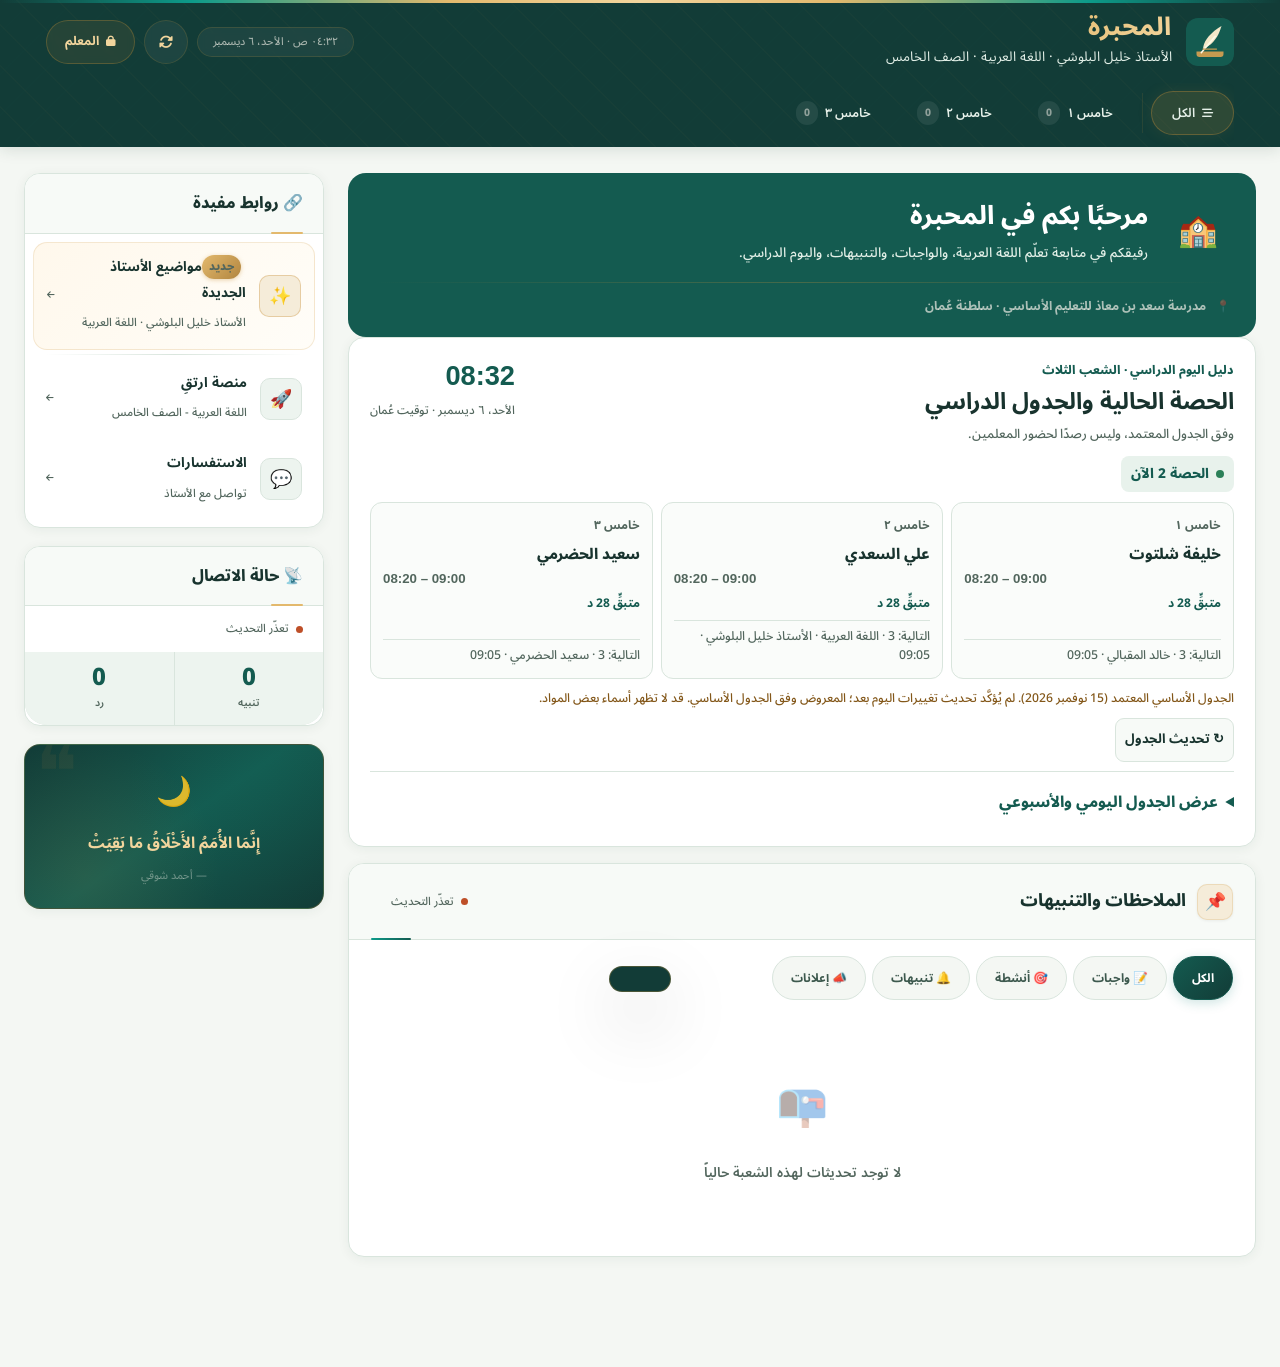
==== index.html @ 5cde8471 "Unify Mihbara identity and add scoped fifth-grade timetable and live Oman lesson clock" ====
<!DOCTYPE html>
<html lang="ar" dir="rtl">
<head>
<meta charset="UTF-8">
<meta name="viewport" content="width=device-width, initial-scale=1, viewport-fit=cover">
<meta name="description" content="المحبرة - مساحة مخصصة لمتابعة واجبات وتنبيهات الأستاذ خليل البلوشي للصف الخامس.">
<title>المحبرة | الأستاذ خليل البلوشي</title>

<link rel="manifest" href="manifest.json">
<meta name="apple-mobile-web-app-capable" content="yes">
<meta name="apple-mobile-web-app-status-bar-style" content="default">
<meta name="apple-mobile-web-app-title" content="المحبرة">
<link rel="apple-touch-icon" href="icon-192.png">
<meta name="theme-color" content="#145b50">

<link rel="preconnect" href="https://fonts.googleapis.com">
<link rel="preconnect" href="https://fonts.gstatic.com" crossorigin>
<link href="https://fonts.googleapis.com/css2?family=Noto+Sans+Arabic:wght@400;500;600;700;800&display=swap" rel="stylesheet">
<link rel="stylesheet" href="https://cdnjs.cloudflare.com/ajax/libs/font-awesome/6.5.0/css/all.min.css">

<style>
:root {
  --ink:         #0f1420;
  --ink2:        #131929;
  --ink3:        #1a2235;
  --ink-glass:   rgba(13,18,32,0.85);
  --parchment:   #fdfaf3;
  --parchment2:  #f8f2e5;
  --parchment3:  #f0e8d4;
  --gold:        #c8913a;
  --gold-bright: #e6ad50;
  --gold-light:  #f0c96a;
  --gold-dim:    #f5e9cc;
  --gold-wash:   #fdf5e3;
  --gold-glow:   rgba(200,145,58,0.25);
  --teal:        #0a7a6d;
  --teal-hover:  #09695e;
  --teal-bright: #0d9b8a;
  --teal-light:  #dff0ee;
  --teal-wash:   #cce6e2;
  --teal-deep:   #064d43;
  --teal-glow:   rgba(10,122,109,0.2);
  --rust:        #be4f28;
  --rust-light:  #faeae3;
  --indigo:      #3c4f8a;
  --indigo-light:#eaecf7;
  --forest:      #2c7a40;
  --forest-light:#e2f4e8;
  --sapphire:    #1e5fa8;
  --sapphire-light: #e3eef8;
  --violet:      #6b3fa0;
  --violet-light:#f0eaf8;
  --amber:       #b45309;
  --amber-light: #fef3c7;
  --text-main:   #1e1810;
  --text-sub:    #5a4e38;
  --text-mute:   #9a8567;
  --text-inv:    #fdfaf3;
  --border:      #e2d5bc;
  --border2:     #c8b490;
  --border3:     #b09870;
  --divider:     rgba(175,148,98,0.18);
  --shadow-xs: 0 1px 3px rgba(15,10,4,0.06);
  --shadow-sm: 0 2px 10px rgba(15,10,4,0.08), 0 1px 3px rgba(15,10,4,0.05);
  --shadow-md: 0 6px 24px rgba(15,10,4,0.10);
  --shadow-lg: 0 14px 42px rgba(15,10,4,0.14);
  --shadow-xl: 0 28px 72px rgba(15,10,4,0.18);
  --shadow-gold: 0 4px 24px rgba(200,145,58,0.25);
  --shadow-teal: 0 4px 24px rgba(10,122,109,0.22);
  --r-full: 9999px;
  --r-xl:   22px;
  --r-lg:   14px;
  --r-md:   10px;
  --r-sm:   6px;
  --tr: 0.22s ease;
  --tr-slow: 0.4s cubic-bezier(0.16,1,0.3,1);
  --f: 'Noto Sans Arabic', 'Cairo', Tahoma, sans-serif;
}

*,*::before,*::after { box-sizing:border-box; margin:0; padding:0; }
html { scroll-behavior: smooth; }

body {
  font-family: var(--f);
  background: var(--parchment);
  color: var(--text-main);
  min-height: 100vh;
  overflow-x: hidden;
  line-height: 1.75;
  font-size: 16px;
  font-weight: 500;
  -webkit-font-smoothing: antialiased;
  position: relative;
}

body::before {
  content: '';
  position: fixed; inset: 0; pointer-events: none; z-index: 0;
  background:
    radial-gradient(ellipse at 10% 10%, rgba(200,145,58,0.07) 0%, transparent 55%),
    radial-gradient(ellipse at 90% 90%, rgba(10,122,109,0.06) 0%, transparent 55%),
    radial-gradient(ellipse at 50% 50%, rgba(200,145,58,0.02) 0%, transparent 70%);
}

body::after {
  content: '';
  position: fixed; inset: 0; pointer-events: none; z-index: 0;
  opacity: 0.018;
  background-image:
    linear-gradient(var(--gold) 1px, transparent 1px),
    linear-gradient(90deg, var(--gold) 1px, transparent 1px);
  background-size: 48px 48px;
}

::-webkit-scrollbar { width: 5px; }
::-webkit-scrollbar-track { background: var(--parchment2); }
::-webkit-scrollbar-thumb { background: var(--border2); border-radius: 10px; }
::-webkit-scrollbar-thumb:hover { background: var(--gold); }

header {
  position: sticky; top: 0; z-index: 200;
  background: var(--ink2);
  box-shadow: 0 4px 32px rgba(0,0,0,0.35), 0 1px 0 rgba(200,145,58,0.15);
  transition: transform 0.38s cubic-bezier(0.16,1,0.3,1);
}
.header-hidden { transform: translateY(-100%); }

header::before {
  content: '';
  position: absolute; top: 0; left: 0; right: 0; height: 3px;
  background: linear-gradient(90deg,
    transparent 0%, var(--teal-bright) 15%, var(--gold-bright) 35%,
    var(--gold-light) 50%, var(--gold-bright) 65%, var(--teal-bright) 85%, transparent 100%);
  z-index: 2;
}
header::after {
  content: '';
  position: absolute; inset: 0; pointer-events: none;
  background-image:
    repeating-linear-gradient(45deg, transparent, transparent 28px, rgba(200,145,58,0.025) 28px, rgba(200,145,58,0.025) 29px),
    repeating-linear-gradient(-45deg, transparent, transparent 28px, rgba(10,122,109,0.015) 28px, rgba(10,122,109,0.015) 29px);
}

.header-inner { max-width: 1600px; width: calc(100% - 48px); margin: 0 auto; padding: 0 22px; position: relative; z-index: 1; }

.header-top {
  display: flex; align-items: center;
  justify-content: space-between;
  padding: 13px 0; gap: 16px;
}

.brand { display: flex; align-items: center; gap: 14px; }

.logo-wrap {
  width: 48px; height: 48px;
  background: linear-gradient(145deg, var(--gold-bright), var(--gold), #a07020);
  border-radius: 14px;
  display: flex; align-items: center; justify-content: center;
  font-size: 22px; flex-shrink: 0;
  box-shadow: 0 0 0 1px rgba(200,145,58,0.6), 0 4px 20px rgba(200,145,58,0.4), inset 0 1px 0 rgba(255,255,255,0.25);
  position: relative;
  animation: logoBreath 4s ease-in-out infinite;
}
@keyframes logoBreath {
  0%,100% { box-shadow: 0 0 0 1px rgba(200,145,58,0.6), 0 4px 20px rgba(200,145,58,0.4), inset 0 1px 0 rgba(255,255,255,0.25); }
  50%     { box-shadow: 0 0 0 1px rgba(200,145,58,0.8), 0 6px 28px rgba(200,145,58,0.55), inset 0 1px 0 rgba(255,255,255,0.3); }
}
.logo-wrap::before {
  content: '';
  position: absolute; inset: -2px; border-radius: 16px;
  background: conic-gradient(from 0deg,
    transparent 0deg, rgba(200,145,58,0.5) 60deg, transparent 120deg,
    rgba(200,145,58,0.3) 180deg, transparent 240deg, rgba(200,145,58,0.5) 300deg, transparent 360deg);
  z-index: -1; animation: logoSpin 8s linear infinite;
}
@keyframes logoSpin { to { transform: rotate(360deg); } }

.brand-text h1 {
  font-family: var(--f); font-size: 1.55rem; font-weight: 800;
  color: transparent;
  background: linear-gradient(135deg, var(--gold-light), var(--gold-bright), var(--gold-light));
  -webkit-background-clip: text; background-clip: text;
  line-height: 1.2; letter-spacing: 0.02em;
}
.brand-text p { font-size: 0.67rem; color: rgba(253,248,240,0.42); font-weight: 400; margin-top: 2px; }

.header-actions { display: flex; align-items: center; gap: 9px; }

#hdate {
  font-size: 0.68rem; color: rgba(253,248,240,0.6);
  background: rgba(255,255,255,0.05); border: 1px solid rgba(200,145,58,0.18);
  padding: 6px 15px; border-radius: var(--r-full); text-align: center;
  line-height: 1.45; font-weight: 500; backdrop-filter: blur(4px);
}

.icon-btn {
  width: 38px; height: 38px; border-radius: 50%;
  background: rgba(255,255,255,0.05); border: 1px solid rgba(200,145,58,0.18);
  display: flex; align-items: center; justify-content: center;
  cursor: pointer; transition: var(--tr); color: var(--gold-light); font-size: 14px;
  backdrop-filter: blur(4px);
}
.icon-btn:hover { background: rgba(200,145,58,0.15); border-color: var(--gold-bright); box-shadow: 0 0 12px rgba(200,145,58,0.2); }
.icon-btn:active { transform: scale(0.9); }
.icon-btn.spinning i { animation: spin 0.7s linear infinite; }
@keyframes spin { to { transform: rotate(360deg); } }

.hbtn-link {
  display: inline-flex; align-items: center; gap: 7px;
  padding: 8px 18px; border-radius: var(--r-full);
  font-family: var(--f); font-size: 0.78rem; font-weight: 700;
  cursor: pointer; text-decoration: none; transition: var(--tr);
  color: var(--gold-light); background: rgba(200,145,58,0.1);
  border: 1px solid rgba(200,145,58,0.3); backdrop-filter: blur(4px);
  position: relative; overflow: hidden;
}
.hbtn-link::before { content: ''; position: absolute; inset: 0; background: linear-gradient(135deg, rgba(200,145,58,0.15), transparent); opacity: 0; transition: var(--tr); }
.hbtn-link:hover::before { opacity: 1; }
.hbtn-link:hover { border-color: var(--gold-bright); box-shadow: 0 0 14px rgba(200,145,58,0.2); }

.tabs-bar { display: flex; gap: 4px; padding: 8px 0 12px; overflow-x: auto; scrollbar-width: none; }
.tabs-bar::-webkit-scrollbar { display: none; }

.ctab {
  display: flex; align-items: center; gap: 7px;
  padding: 8px 20px; white-space: nowrap;
  background: transparent; color: rgba(253,248,240,0.42);
  border: 1px solid transparent; border-radius: var(--r-full);
  font-family: var(--f); font-size: 0.79rem; font-weight: 600;
  cursor: pointer; transition: var(--tr); flex-shrink: 0;
}
.ctab:hover { color: var(--gold-light); background: rgba(200,145,58,0.07); }
.ctab.active { background: rgba(200,145,58,0.15); border-color: rgba(200,145,58,0.35); color: var(--gold-light); box-shadow: 0 0 16px rgba(200,145,58,0.1); }
.cbdg { background: rgba(255,255,255,0.08); color: rgba(253,248,240,0.5); border-radius: var(--r-full); padding: 1px 8px; font-size: 0.65rem; font-weight: 800; min-width: 20px; text-align: center; }
.ctab.active .cbdg { background: rgba(200,145,58,0.3); color: var(--gold-light); }
.tabs-sep { width: 1px; align-self: stretch; margin: 2px 4px; background: rgba(200,145,58,0.12); flex-shrink: 0; }

.page-wrap {
  max-width: 1600px; width: calc(100% - 48px); margin: 0 auto; padding: 26px 0 110px;
  display: grid; grid-template-columns: 1fr 300px; gap: 24px;
  align-items: start; position: relative; z-index: 1;
}
@media (max-width: 900px) { .page-wrap { grid-template-columns: 1fr; padding: 16px 0 110px; gap: 14px; } .right-rail { display: none; } }

.ticker-card { display:flex; align-items:center; gap:12px; margin-bottom:16px; padding:12px 14px; overflow:hidden; border:1px solid rgba(200,145,58,.36); border-right:4px solid var(--gold); border-radius:var(--r-lg); background:linear-gradient(110deg,#fff8e9 0%,#fff 55%,#eaf5f2 100%); box-shadow:var(--shadow-sm); }
.ticker-card[hidden] { display:none !important; }
.ticker-label { display:inline-flex; align-items:center; gap:7px; flex:0 0 auto; padding:7px 11px; border-radius:var(--r-full); background:var(--ink2); color:var(--gold-light); font-size:.78rem; font-weight:800; white-space:nowrap; }
.ticker-window { min-width:0; flex:1; overflow:hidden; direction:ltr; }
.ticker-track { display:flex; width:max-content; animation:ticker-flow 28s linear infinite; }
.ticker-card:hover .ticker-track,.ticker-card:focus-within .ticker-track,.ticker-card.ticker-paused .ticker-track { animation-play-state:paused; }
.ticker-copy { flex:0 0 auto; padding-inline:30px; color:var(--text-main); font-size:1rem; font-weight:700; line-height:1.7; white-space:nowrap; direction:rtl; }
@keyframes ticker-flow { from { transform:translateX(-50%); } to { transform:translateX(0); } }
.ticker-toggle { flex:0 0 auto; width:38px; height:38px; border:1px solid var(--border); border-radius:50%; background:#fff; color:var(--teal-deep); cursor:pointer; }
@media(max-width:700px) {
  .ticker-card { gap:8px; margin:0 12px 12px; padding:9px; border-radius:12px; }
  .ticker-label { padding:6px 8px; font-size:.7rem; }
  .ticker-copy { padding-inline:22px; font-size:.94rem; }
  .ticker-toggle { width:36px; height:36px; }
}
/* Keep the announcement ticker inside its own fixed-size viewport. */
#featuredTicker {
  width:100%;
  min-width:0;
  max-width:100%;
  height:64px;
  min-height:64px;
  max-height:64px;
  overflow:hidden;
}
#featuredTicker .ticker-window {
  width:0;
  min-width:0;
  height:1.8em;
  flex:1 1 auto;
  overflow:hidden;
  contain:layout paint;
}
#featuredTicker .ticker-track {
  display:flex;
  width:max-content;
  height:100%;
  align-items:center;
  animation:ticker-flow 28s linear infinite;
}
#featuredTicker .ticker-copy {
  display:block;
  flex:0 0 auto;
  white-space:nowrap;
  overflow:hidden;
}
@media(max-width:700px) {
  #featuredTicker {
    width:calc(100% - 24px);
    max-width:calc(100% - 24px);
    height:58px;
    min-height:58px;
    max-height:58px;
  }
  #featuredTicker .ticker-window { height:1.7em; }
  #featuredTicker .ticker-copy { font-size:.94rem; }
}
@media(max-width:700px) {
  /* Touch browsers can keep :hover or focus after a tap; only the pause button should stop motion. */
  #featuredTicker:hover .ticker-track,
  #featuredTicker:focus-within:not(.ticker-paused) .ticker-track {
    animation-play-state:running;
  }
  #featuredTicker.ticker-paused .ticker-track {
    animation-play-state:paused;
  }
}



.welcome-card {
  background: linear-gradient(145deg, var(--ink3) 0%, var(--teal-deep) 60%, var(--ink2) 100%);
  border-radius: var(--r-xl); overflow: hidden;
  box-shadow: var(--shadow-lg), 0 0 0 1px rgba(200,145,58,0.2); position: relative;
}
@media (max-width: 768px) { .welcome-card { border-radius: 0; } }

.welcome-card::before { content: ''; position: absolute; inset: 0; pointer-events: none; background: radial-gradient(circle at 8% 40%, rgba(200,145,58,0.12) 0%, transparent 45%), radial-gradient(circle at 92% 20%, rgba(13,155,138,0.12) 0%, transparent 40%), radial-gradient(circle at 50% 100%, rgba(200,145,58,0.06) 0%, transparent 50%); }
.welcome-card::after { content: ''; position: absolute; top: 0; left: 0; right: 0; height: 2px; background: linear-gradient(90deg, transparent 0%, rgba(200,145,58,0.4) 20%, var(--gold-bright) 50%, rgba(200,145,58,0.4) 80%, transparent 100%); }

.welcome-inner { padding: 26px 26px 18px; display: flex; align-items: center; gap: 18px; position: relative; z-index: 1; }
.welcome-icon-wrap { width: 68px; height: 68px; flex-shrink: 0; border-radius: 18px; background: linear-gradient(145deg, rgba(200,145,58,0.2), rgba(200,145,58,0.08)); border: 1px solid rgba(200,145,58,0.4); display: flex; align-items: center; justify-content: center; font-size: 32px; box-shadow: 0 0 30px rgba(200,145,58,0.15), inset 0 1px 0 rgba(255,255,255,0.1); position: relative; }
.welcome-icon-wrap::after { content: ''; position: absolute; inset: -4px; border-radius: 22px; border: 1px solid rgba(200,145,58,0.15); }

.welcome-text h2 { font-family: var(--f); font-size: clamp(1.15rem,2.6vw,1.4rem); font-weight: 800; color: var(--gold-light); margin-bottom: 7px; line-height: 1.4; text-shadow: 0 2px 12px rgba(0,0,0,0.3); }
.welcome-text p { font-size: 0.82rem; color: rgba(253,248,240,0.6); line-height: 1.65; }

.welcome-divider { border: none; height: 1px; background: linear-gradient(90deg, transparent, rgba(200,145,58,0.28), transparent); margin: 0 26px; }
.school-tag { padding: 12px 26px 18px; position: relative; z-index: 1; display: flex; align-items: center; gap: 10px; }
.school-tag span { font-size: 0.71rem; color: rgba(253,248,240,0.38); font-weight: 500; }
.school-tag strong { color: rgba(253,248,240,0.65); font-size: 0.77rem; }

.feed-card { background: #fff; border-radius: var(--r-xl); overflow: hidden; box-shadow: var(--shadow-sm); border: 1px solid var(--border); transition: box-shadow var(--tr); }
.feed-card:hover { box-shadow: var(--shadow-md); }
@media (max-width: 768px) { .feed-card { border-radius: 0; border-left: none; border-right: none; } }

.card-header { padding: 15px 22px; display: flex; align-items: center; justify-content: space-between; background: linear-gradient(160deg, var(--parchment2) 0%, #fff 100%); border-bottom: 1px solid var(--border); position: relative; }
.card-header::before { content: ''; position: absolute; bottom: -1px; left: 22px; width: 40px; height: 2px; background: linear-gradient(90deg, var(--teal-bright), var(--teal)); border-radius: var(--r-full); }

.card-title { display: flex; align-items: center; gap: 11px; font-family: var(--f); font-size: 1.08rem; font-weight: 800; color: var(--text-main); }
.card-title-icon { width: 36px; height: 36px; border-radius: var(--r-md); display: flex; align-items: center; justify-content: center; font-size: 17px; flex-shrink: 0; border: 1px solid transparent; box-shadow: var(--shadow-xs); }
.card-title-icon.blue   { background: var(--indigo-light); border-color: rgba(60,79,138,0.15); }
.card-title-icon.orange { background: #fff3e0; border-color: rgba(200,100,20,0.15); }
.card-title-icon.green  { background: var(--forest-light); border-color: rgba(44,122,64,0.15); }
.card-title-icon.gold   { background: var(--gold-dim); border-color: rgba(200,145,58,0.2); }

.card-body { padding: 16px 22px 22px; }

.filter-pills { display: flex; gap: 6px; margin-bottom: 18px; flex-wrap: wrap; }
.pill { padding: 6px 18px; border-radius: var(--r-full); border: 1px solid var(--border); background: var(--parchment); font-family: var(--f); font-size: 0.75rem; font-weight: 700; color: var(--text-sub); cursor: pointer; transition: var(--tr); }
.pill:hover { background: var(--gold-wash); border-color: var(--gold); color: var(--text-main); }
.pill.active { background: linear-gradient(135deg, var(--teal), var(--teal-deep)); color: #fff; border-color: var(--teal); box-shadow: 0 3px 12px var(--teal-glow); }

#nList { display: grid; grid-template-columns: repeat(2,1fr); gap: 14px; }
#nList .empty-state, #nList .skel-card { grid-column: 1 / -1; }
@media (max-width: 900px) { #nList { grid-template-columns: 1fr; } }

.notice-item {
  position: relative; padding: 18px 18px 14px;
  background: var(--parchment); border-radius: var(--r-lg);
  border: 1px solid var(--border); animation: fadeUp 0.35s ease both;
  transition: transform var(--tr), box-shadow var(--tr), border-color var(--tr);
  display: flex; flex-direction: column; overflow: hidden;
}
.notice-item:hover { border-color: var(--border2); box-shadow: var(--shadow-md); transform: translateY(-2px); }
.notice-item::before { content: ''; position: absolute; top: 0; left: 0; right: 0; height: 3px; }
.notice-item.type-homework::before { background: linear-gradient(90deg, var(--indigo), #7080d0); }
.notice-item.type-activity::before { background: linear-gradient(90deg, var(--forest), #50b870); }
.notice-item.type-alert::before    { background: linear-gradient(90deg, var(--rust), #e07050); }
.notice-item::after { content: attr(data-type-glyph); position: absolute; bottom: 10px; left: 14px; font-size: 52px; opacity: 0.035; pointer-events: none; line-height: 1; }

@keyframes fadeUp { from { opacity: 0; transform: translateY(12px); } to { opacity: 1; transform: translateY(0); } }

.notice-author { display: flex; align-items: center; gap: 11px; margin-bottom: 12px; }
.author-avatar { width: 42px; height: 42px; flex-shrink: 0; border-radius: var(--r-md); display: flex; align-items: center; justify-content: center; font-size: 20px; border: 1px solid var(--border); box-shadow: var(--shadow-xs); }
.author-avatar.hw  { background: var(--indigo-light); }
.author-avatar.act { background: var(--forest-light); }
.author-avatar.alt { background: var(--rust-light); }
.author-meta { flex: 1; min-width: 0; }
.author-name { font-size: 0.87rem; font-weight: 700; color: var(--text-main); display: flex; align-items: center; gap: 7px; flex-wrap: wrap; }
.type-badge { font-size: 0.61rem; font-weight: 800; padding: 2px 9px; border-radius: var(--r-full); display: inline-block; }
.type-badge.homework { background: var(--indigo-light); color: var(--indigo); }
.type-badge.activity { background: var(--forest-light); color: var(--forest); }
.type-badge.alert    { background: var(--rust-light); color: var(--rust); }
.type-badge.announcement { background:#ede9fe; color:#6d28d9; }
.cls-badge { font-size: 0.61rem; font-weight: 700; padding: 2px 9px; border-radius: var(--r-full); background: var(--parchment3); color: var(--text-mute); border: 1px solid var(--border); }
.author-date { font-size: 0.69rem; color: var(--text-mute); direction: ltr; text-align: right; margin-top: 2px; }

.notice-title {
  font-family: var(--f);
  font-size: clamp(1.18rem, 1.2vw + 0.8rem, 1.35rem);
  font-weight: 700;
  color: var(--text-main);
  margin-bottom: 7px;
  line-height: 1.7;
}

.notice-det {
  font-family: var(--f);
  font-size: clamp(1rem, 0.35vw + 0.92rem, 1.08rem);
  color: #493f31; line-height: 1.95;
  white-space: pre-wrap; word-break: break-word;
  font-weight: 500; flex: 1;
}

.notice-img { width: 100%; max-height: 340px; object-fit: cover; border-radius: var(--r-md); margin-top: 14px; cursor: zoom-in; transition: var(--tr); border: 1px solid var(--border); }
.notice-img:hover { opacity: 0.9; transform: scale(1.01); }

.notice-actions { display: flex; gap: 6px; margin-top: 14px; padding-top: 12px; border-top: 1px solid var(--divider); }
.action-btn { flex: 1; display: flex; align-items: center; justify-content: center; gap: 6px; padding: 8px 12px; border: 1px solid var(--border); background: var(--parchment2); font-family: var(--f); font-size: 0.75rem; font-weight: 700; cursor: pointer; transition: var(--tr); color: var(--text-sub); border-radius: var(--r-full); }
.action-btn:hover { background: var(--gold-wash); border-color: var(--gold); color: var(--text-main); }
.action-btn:active { transform: scale(0.97); }

.comment-area { margin-top:14px; padding:14px; border:1px solid var(--border); border-radius:var(--r-lg); background:linear-gradient(145deg,#fff,var(--parchment2)); }
.comment-head { display:flex; align-items:center; justify-content:space-between; gap:8px; margin-bottom:10px; color:var(--teal-deep); font-size:.83rem; font-weight:800; }
.comment-count { padding:2px 9px; border-radius:var(--r-full); background:var(--teal-light); color:var(--teal-deep); font-size:.68rem; }
.comment-list { display:grid; gap:9px; margin-bottom:12px; }
.comment-empty { padding:8px 0; color:var(--text-mute); font-size:.77rem; }
.comment-card { padding:10px 12px; background:#fff; border:1px solid var(--border); border-radius:12px; }
.comment-meta { display:flex; align-items:center; gap:7px; flex-wrap:wrap; margin-bottom:4px; color:var(--text-mute); font-size:.68rem; }
.comment-meta strong { color:var(--text-main); font-size:.76rem; }
.comment-text { color:var(--text-sub); font-size:.82rem; line-height:1.75; white-space:pre-wrap; overflow-wrap:anywhere; }
.comment-reply { margin:9px 0 0 0; padding:9px 11px; border-right:3px solid var(--teal); border-radius:8px; background:var(--teal-light); color:var(--teal-deep); }
.comment-reply-label { display:block; margin-bottom:3px; font-size:.68rem; font-weight:800; }
.comment-form { display:grid; grid-template-columns:1fr auto; gap:8px; align-items:end; padding-top:10px; border-top:1px solid var(--divider); }
.comment-form .field-input { min-width:0; padding:9px 12px; font-size:.78rem; border-radius:10px; }
.comment-form textarea.field-input { grid-column:1/-1; min-height:64px; }
.comment-send { min-height:40px; padding:8px 14px; border:0; border-radius:var(--r-full); background:linear-gradient(135deg,var(--teal),var(--teal-deep)); color:#fff; font:700 .77rem var(--f); cursor:pointer; white-space:nowrap; }
.comment-send:disabled { opacity:.55; cursor:wait; }
.comment-note { grid-column:1/-1; color:var(--text-mute); font-size:.66rem; }
@media(max-width:520px){.comment-form{grid-template-columns:1fr}.comment-send{width:100%}}

.form-row { margin-bottom: 13px; }
.field-label { display: block; font-size: 0.75rem; font-weight: 700; color: var(--text-sub); margin-bottom: 6px; display: flex; align-items: center; gap: 5px; }
.field-label::before { content: ''; width: 3px; height: 12px; background: var(--teal); border-radius: var(--r-full); display: inline-block; }
.field-input { width: 100%; padding: 11px 16px; background: var(--parchment); border: 1.5px solid var(--border); border-radius: var(--r-full); color: var(--text-main); font-family: var(--f); font-size: 0.9rem; font-weight: 500; transition: var(--tr); }
.field-input:focus { outline: none; border-color: var(--teal-bright); background: #fff; box-shadow: 0 0 0 3px rgba(10,122,109,0.1); }
.field-input::placeholder { color: var(--text-mute); }
select.field-input { border-radius: var(--r-md); cursor: pointer; }
textarea.field-input { resize: vertical; min-height: 90px; border-radius: var(--r-lg); }

.right-rail { position: sticky; top: 90px; display: flex; flex-direction: column; gap: 18px; }
.widget { background: #fff; border-radius: var(--r-xl); overflow: hidden; box-shadow: var(--shadow-sm); border: 1px solid var(--border); transition: box-shadow var(--tr); }
.widget:hover { box-shadow: var(--shadow-md); }

.widget-header { padding: 14px 20px; font-family: var(--f); font-size: 1rem; font-weight: 800; color: var(--text-main); border-bottom: 1px solid var(--border); background: linear-gradient(160deg, var(--parchment2), #fff); display: flex; align-items: center; gap: 9px; position: relative; }
.widget-header::after { content: ''; position: absolute; bottom: -1px; right: 20px; width: 32px; height: 2px; background: var(--gold-bright); border-radius: var(--r-full); }
.widget-body { padding: 8px; }

.ql-item { display: flex; align-items: center; gap: 13px; padding: 11px 13px; border-radius: var(--r-lg); text-decoration: none; transition: var(--tr); color: var(--text-main); position: relative; overflow: hidden; }
.ql-item::before { content: ''; position: absolute; inset: 0; background: linear-gradient(135deg, var(--gold-wash), transparent); opacity: 0; transition: var(--tr); border-radius: var(--r-lg); }
.ql-item:hover::before { opacity: 1; }
.ql-item:hover { box-shadow: var(--shadow-xs); }
.ql-item:hover .ql-arrow { color: var(--teal); transform: translateX(-4px); }
.ql-icon { font-size: 18px; width: 42px; height: 42px; border-radius: var(--r-md); flex-shrink: 0; display: flex; align-items: center; justify-content: center; background: var(--parchment2); border: 1px solid var(--border); transition: var(--tr); position: relative; z-index: 1; }
.ql-item:hover .ql-icon { background: var(--gold-dim); border-color: rgba(200,145,58,0.3); box-shadow: 0 2px 8px var(--gold-glow); }
.ql-item-text { flex: 1; position: relative; z-index: 1; }
.ql-item-text strong { display: block; font-size: 0.85rem; font-weight: 700; color: var(--text-main); }
.ql-item-text span   { font-size: 0.71rem; color: var(--text-mute); }
.ql-arrow { font-size: 0.72rem; color: var(--text-mute); transition: var(--tr); position: relative; z-index: 1; }
.ql-item.featured { background: linear-gradient(135deg, #fff8ec, #fffdf8); border: 1px solid rgba(200,145,58,0.18); border-radius: var(--r-lg); }
.ql-item.featured .ql-icon { background: var(--gold-dim); border-color: rgba(200,145,58,0.35); }
.ql-new-badge { font-size: 0.55rem; font-weight: 800; background: linear-gradient(135deg, var(--gold-bright), var(--gold)); color: #fff; padding: 1px 7px; border-radius: var(--r-full); vertical-align: middle; margin-right: 5px; box-shadow: 0 1px 4px rgba(200,145,58,0.4); animation: badgePulse 2.5s ease-in-out infinite; display: inline-block; }
@keyframes badgePulse { 0%,100% { box-shadow: 0 1px 4px rgba(200,145,58,0.4); } 50% { box-shadow: 0 1px 10px rgba(200,145,58,0.7); } }
.ql-divider { height: 1px; background: linear-gradient(90deg, transparent, var(--border), transparent); margin: 4px 13px; }

.last-update { font-size: 0.71rem; color: var(--text-mute); display: flex; align-items: center; gap: 7px; padding: 12px 20px; }
.status-dot { width: 7px; height: 7px; border-radius: 50%; background: var(--forest); display: inline-block; flex-shrink: 0; animation: blink 2.5s ease infinite; }
@keyframes blink { 0%,100% { opacity:1; } 50% { opacity:0.25; } }
.status-dot.loading { background: var(--gold); }
.status-dot.error   { background: var(--rust); animation: none; }

.quote-widget { background: linear-gradient(145deg, var(--ink2), var(--ink3), var(--teal-deep)); border-color: rgba(200,145,58,0.25) !important; position: relative; overflow: hidden; }
.quote-widget::before { content: ''; position: absolute; inset: 0; background: radial-gradient(circle at 20% 80%, rgba(200,145,58,0.1) 0%, transparent 50%), radial-gradient(circle at 80% 20%, rgba(10,122,109,0.1) 0%, transparent 50%); }
.quote-widget::after { content: '❝'; position: absolute; top: -10px; left: 10px; font-size: 80px; color: rgba(200,145,58,0.08); pointer-events: none; line-height: 1; }
.quote-inner { padding: 20px 20px 22px; text-align: center; position: relative; z-index: 1; }
.quote-moon { font-size: 1.8rem; margin-bottom: 10px; display: block; opacity: 0.85; }
.quote-text { font-family: var(--f); font-size: 0.98rem; color: var(--gold-light); font-weight: 700; line-height: 1.75; margin-bottom: 8px; }
.quote-author { font-size: 0.68rem; color: rgba(253,248,240,0.35); font-weight: 500; }

.stat-strip { display: grid; grid-template-columns: 1fr 1fr; gap: 1px; background: var(--border); overflow: hidden; border-radius: 0 0 var(--r-xl) var(--r-xl); }
.stat-cell { background: var(--parchment2); padding: 12px 16px; text-align: center; }
.stat-cell .stat-num { font-family: var(--f); font-size: 1.5rem; font-weight: 800; color: var(--teal); line-height: 1.2; display: block; }
.stat-cell .stat-label { font-size: 0.65rem; color: var(--text-mute); font-weight: 600; display: block; margin-top: 1px; }

.skeleton { background: linear-gradient(90deg, var(--parchment2) 25%, var(--parchment3) 50%, var(--parchment2) 75%); background-size: 200% 100%; animation: shimmer 1.7s infinite; border-radius: var(--r-sm); }
@keyframes shimmer { to { background-position: -200% 0; } }
.skel-card { padding: 18px 0; border-bottom: 1px solid var(--divider); }
.skel-circle { width: 42px; height: 42px; border-radius: var(--r-md); }
.skel-line { height: 11px; border-radius: var(--r-full); }
.skel-big  { height: 15px; border-radius: var(--r-full); margin-bottom: 9px; }
.skel-row { display: flex; align-items: center; gap: 11px; margin-bottom: 12px; }

.empty-state { text-align: center; padding: 48px 20px; color: var(--text-mute); }
.empty-state .e-icon { font-size: 42px; margin-bottom: 14px; display: block; opacity: 0.4; }
.empty-state p { font-size: 0.86rem; font-weight: 600; color: var(--text-mute); }

.overlay { display: none; position: fixed; inset: 0; background: rgba(10,6,2,0.92); backdrop-filter: blur(14px); z-index: 300; align-items: center; justify-content: center; cursor: zoom-out; }
.overlay.open { display: flex; }
.overlay img { max-width: 94%; max-height: 90vh; border-radius: var(--r-lg); box-shadow: var(--shadow-xl); animation: popIn 0.28s cubic-bezier(0.16,1,0.3,1) both; border: 1px solid rgba(200,145,58,0.3); }
@keyframes popIn { from { transform: scale(0.88); opacity: 0; } to { transform: scale(1); opacity: 1; } }

.toast { position: fixed; bottom: 28px; left: 50%; transform: translateX(-50%) translateY(120px); background: var(--ink2); color: var(--parchment); padding: 12px 30px; border-radius: var(--r-full); font-weight: 700; font-size: 0.85rem; z-index: 1000; box-shadow: var(--shadow-xl); border: 1px solid rgba(200,145,58,0.3); transition: transform 0.42s cubic-bezier(0.175,0.885,0.32,1.275); pointer-events: none; white-space: nowrap; }
.toast.show { transform: translateX(-50%) translateY(0); }
.toast.ok  { background: var(--teal); border-color: rgba(255,255,255,0.2); }
.toast.err { background: var(--rust); border-color: rgba(255,255,255,0.2); }

.ilink { color: var(--teal); text-decoration: none; font-weight: 600; border-bottom: 1px dashed var(--teal-wash); }
.ilink:hover { border-bottom-style: solid; }

.mobile-nav { display: none; position: fixed; bottom: 0; left: 0; right: 0; background: var(--ink2); border-top: 1px solid rgba(200,145,58,0.2); z-index: 250; padding: 8px 0 env(safe-area-inset-bottom,10px); box-shadow: 0 -6px 28px rgba(0,0,0,0.28); backdrop-filter: blur(10px); }
@media (max-width: 900px) { .mobile-nav { display: flex; justify-content: space-around; } body { padding-bottom: 80px; } }
.mob-tab { display: flex; flex-direction: column; align-items: center; gap: 3px; padding: 6px 16px; border: none; background: none; font-family: var(--f); font-size: 0.6rem; font-weight: 700; color: rgba(253,248,240,0.35); cursor: pointer; transition: var(--tr); position: relative; border-radius: 12px; }
.mob-tab i { font-size: 18px; }
.mob-tab.active { color: var(--gold-light); }
.mob-tab.active i { filter: drop-shadow(0 0 6px rgba(200,145,58,0.5)); }
.mob-tab .mob-badge { position: absolute; top: 0; right: 6px; background: var(--rust); color: #fff; font-size: 0.54rem; font-weight: 800; padding: 1px 5px; border-radius: var(--r-full); min-width: 16px; text-align: center; }

@media (max-width: 900px) {
  .mobile-section { display: none; }
  .mobile-section.mob-active { display: block; }
  .right-rail { display: none !important; }
  .right-rail.mob-active { display: flex !important; }
  .page-wrap { padding-bottom: 100px; }
}


/* ══════════════════════════════════════════════════════
   تحسينات الاستجابة والقراءة عبر الهواتف والأجهزة اللوحية
   لا تغيّر المحتوى أو الروابط أو البيانات الأساسية
   ══════════════════════════════════════════════════════ */

html {
  -webkit-text-size-adjust: 100%;
  text-size-adjust: 100%;
  scroll-padding-top: 110px;
}

body {
  min-height: 100dvh;
  font-size: clamp(16px, 0.25vw + 15px, 17px);
  line-height: 1.9;
  text-rendering: optimizeLegibility;
  -webkit-tap-highlight-color: transparent;
}

button, a, input, select, textarea {
  -webkit-tap-highlight-color: transparent;
}

button, .ctab, .pill, .action-btn, .mob-tab, .icon-btn, .hbtn-link {
  touch-action: manipulation;
}

img { max-width: 100%; height: auto; }

.notice-title,
.notice-det,
.welcome-text,
.ql-item-text,
.card-title,
.author-meta {
  overflow-wrap: anywhere;
}

/* مناطق لمس مريحة وفق الاستخدام على الشاشات اللمسية */
.icon-btn { min-width: 44px; min-height: 44px; }
.ctab, .pill, .action-btn, .hbtn-link { min-height: 44px; }
.mob-tab { min-height: 52px; min-width: 72px; }

/* الأجهزة اللوحية والشاشات المتوسطة */
@media (max-width: 1024px) {
  .header-inner { padding-inline: 18px; }
  .page-wrap { width: calc(100% - 36px); gap: 18px; padding-inline: 0; }
  .right-rail { width: 100%; }
  .notice-title { font-size: 1.2rem; }
  .notice-det { font-size: 1rem; }
}

/* الهواتف والأجهزة اللوحية الصغيرة */
@media (max-width: 900px) {
  body {
    padding-bottom: calc(82px + env(safe-area-inset-bottom));
    background: var(--parchment2);
  }

  header {
    position: sticky;
    top: 0;
  }

  .header-inner {
    padding-inline: clamp(12px, 4vw, 20px);
  }

  .header-top {
    padding: 10px 0 8px;
    gap: 10px;
  }

  .brand { gap: 10px; min-width: 0; }

  .logo-wrap {
    width: 44px;
    height: 44px;
    border-radius: 12px;
    font-size: 20px;
  }

  .brand-text { min-width: 0; }
  .brand-text h1 { font-size: clamp(1.2rem, 5vw, 1.45rem); }
  .brand-text p {
    font-size: clamp(0.61rem, 2.7vw, 0.72rem);
    white-space: normal;
    line-height: 1.55;
  }

  .header-actions { gap: 6px; flex-shrink: 0; }
  #hdate { display: none; }

  .hbtn-link {
    padding: 8px 12px;
    font-size: 0.74rem;
    white-space: nowrap;
  }

  .tabs-bar {
    padding: 7px 0 10px;
    gap: 6px;
    scroll-snap-type: x proximity;
    overscroll-behavior-inline: contain;
  }

  .ctab {
    padding: 8px 15px;
    font-size: 0.78rem;
    scroll-snap-align: start;
  }

  .page-wrap {
    width: 100%;
    padding: 12px 0 calc(100px + env(safe-area-inset-bottom));
    gap: 12px;
  }

  .feed { width: 100%; min-width: 0; }

  .welcome-inner {
    padding: 20px clamp(16px, 5vw, 24px) 16px;
    gap: 14px;
  }

  .welcome-icon-wrap {
    width: 58px;
    height: 58px;
    border-radius: 16px;
    font-size: 27px;
  }

  .welcome-text h2 {
    font-size: clamp(1.08rem, 4.6vw, 1.3rem);
    line-height: 1.55;
    margin-bottom: 5px;
  }

  .welcome-text p {
    font-size: clamp(0.82rem, 3.4vw, 0.94rem);
    line-height: 1.8;
  }

  .welcome-divider { margin-inline: clamp(16px, 5vw, 24px); }
  .school-tag {
    padding: 11px clamp(16px, 5vw, 24px) 17px;
    align-items: flex-start;
  }
  .school-tag strong {
    font-size: clamp(0.75rem, 3.2vw, 0.86rem);
    line-height: 1.75;
  }

  .card-header {
    padding: 13px clamp(14px, 4vw, 20px);
    gap: 10px;
    align-items: center;
  }

  .card-title {
    font-size: clamp(0.96rem, 4vw, 1.08rem);
    gap: 8px;
  }

  .card-title-icon {
    width: 34px;
    height: 34px;
    font-size: 16px;
  }

  .card-header .last-update {
    padding: 0;
    font-size: 0.64rem;
    white-space: nowrap;
  }

  .card-body { padding: 14px clamp(12px, 4vw, 18px) 20px; }

  .filter-pills {
    gap: 8px;
    margin-bottom: 15px;
    flex-wrap: nowrap;
    overflow-x: auto;
    scrollbar-width: none;
    padding-bottom: 2px;
    overscroll-behavior-inline: contain;
  }
  .filter-pills::-webkit-scrollbar { display: none; }
  .pill {
    flex: 0 0 auto;
    padding: 7px 15px;
    font-size: 0.78rem;
  }

  #nList { gap: 12px; }

  .notice-item {
    padding: 16px clamp(14px, 4vw, 18px) 14px;
    border-radius: 16px;
  }

  .notice-author { gap: 10px; margin-bottom: 10px; }
  .author-avatar { width: 40px; height: 40px; font-size: 18px; }
  .author-name {
    font-size: clamp(0.82rem, 3.4vw, 0.9rem);
    line-height: 1.7;
    gap: 5px;
  }
  .type-badge, .cls-badge { font-size: 0.64rem; padding: 2px 8px; }
  .author-date { font-size: 0.68rem; line-height: 1.5; }

  .notice-title {
    font-size: clamp(1.08rem, 4.2vw, 1.22rem);
    line-height: 1.75;
    margin-bottom: 8px;
  }

  .notice-det {
    font-size: clamp(1rem, 3.7vw, 1.08rem);
    line-height: 2;
    letter-spacing: 0;
  }

  .notice-img {
    max-height: none;
    border-radius: 12px;
    margin-top: 12px;
  }

  .notice-actions { gap: 8px; margin-top: 13px; padding-top: 11px; }
  .action-btn {
    min-height: 46px;
    padding: 9px 10px;
    font-size: 0.8rem;
  }

  .right-rail.mob-active {
    width: 100%;
    padding: 0 12px 16px;
    gap: 12px;
  }

  .widget { border-radius: 16px; }
  .widget-header { padding: 13px 16px; font-size: 0.98rem; }
  .ql-item { min-height: 62px; padding: 10px 11px; gap: 11px; }
  .ql-icon { width: 40px; height: 40px; }
  .ql-item-text strong { font-size: 0.86rem; line-height: 1.55; }
  .ql-item-text span { font-size: 0.73rem; line-height: 1.55; }

  .mobile-nav {
    padding: 6px 10px calc(6px + env(safe-area-inset-bottom));
    min-height: calc(66px + env(safe-area-inset-bottom));
  }
  .mob-tab {
    flex: 1;
    max-width: 180px;
    font-size: 0.67rem;
    padding: 6px 12px;
  }
  .mob-tab i { font-size: 19px; }

  .toast {
    max-width: calc(100vw - 28px);
    bottom: calc(82px + env(safe-area-inset-bottom));
    padding: 11px 20px;
    font-size: 0.8rem;
    white-space: normal;
    text-align: center;
    line-height: 1.6;
  }
}

/* الهواتف الشائعة 360–480px */
@media (max-width: 480px) {
  .header-top { align-items: center; }
  .logo-wrap { width: 40px; height: 40px; font-size: 18px; }
  .brand-text h1 { font-size: 1.22rem; }
  .brand-text p { font-size: 0.62rem; }

  .icon-btn { width: 42px; height: 42px; min-width: 42px; min-height: 42px; }
  .hbtn-link { min-height: 42px; padding: 7px 10px; font-size: 0.7rem; gap: 5px; }

  .ctab { padding-inline: 13px; }
  .cbdg { padding-inline: 7px; }

  .welcome-inner { align-items: flex-start; }
  .welcome-icon-wrap { width: 52px; height: 52px; font-size: 24px; }

  .card-header {
    flex-wrap: wrap;
    justify-content: space-between;
  }
  .card-header .last-update {
    width: 100%;
    justify-content: flex-start;
    padding-right: 42px;
    margin-top: -3px;
  }

  .notice-item { margin-inline: 0; }
  .notice-actions .action-btn { border-radius: 12px; }
}

/* الشاشات الضيقة جدًا مثل 320px */
@media (max-width: 360px) {
  .header-inner { padding-inline: 10px; }
  .header-top { gap: 7px; }
  .brand { gap: 7px; }
  .logo-wrap { width: 36px; height: 36px; min-width: 36px; border-radius: 10px; font-size: 17px; }
  .brand-text h1 { font-size: 1.08rem; }
  .brand-text p { font-size: 0.56rem; line-height: 1.45; }

  .header-actions { gap: 4px; }
  .icon-btn { width: 38px; height: 38px; min-width: 38px; min-height: 38px; }
  .hbtn-link { min-height: 38px; padding: 6px 8px; font-size: 0.64rem; }

  .ctab { min-height: 40px; padding: 7px 11px; font-size: 0.72rem; }
  .cbdg { font-size: 0.6rem; }

  .welcome-inner { padding-inline: 13px; gap: 10px; }
  .welcome-icon-wrap { width: 46px; height: 46px; min-width: 46px; border-radius: 13px; font-size: 21px; }
  .welcome-text h2 { font-size: 1rem; }
  .welcome-text p { font-size: 0.78rem; }
  .school-tag { padding-inline: 13px; }

  .card-body { padding-inline: 10px; }
  .notice-item { padding-inline: 12px; }
  .author-avatar { width: 36px; height: 36px; min-width: 36px; font-size: 17px; }
  .author-name { font-size: 0.78rem; }
  .notice-title { font-size: 1.04rem; }
  .notice-det { font-size: 0.98rem; line-height: 1.95; }
  .action-btn { font-size: 0.75rem; }
}

/* تحسين الحركة والأداء للمستخدم الذي يفضّل تقليل المؤثرات */
@media (prefers-reduced-motion: reduce) {
  html { scroll-behavior: auto; }
  *, *::before, *::after {
    animation-duration: 0.01ms !important;
    animation-iteration-count: 1 !important;
    transition-duration: 0.01ms !important;
  }
}

/* منع تأثيرات hover غير الضرورية على الأجهزة اللمسية */
@media (hover: none) and (pointer: coarse) {
  .feed-card:hover,
  .widget:hover,
  .notice-item:hover,
  .notice-img:hover {
    transform: none;
    box-shadow: var(--shadow-sm);
  }
  .notice-img:hover { opacity: 1; }
}

/* إبقاء الحقول مقروءة وتجنب التكبير التلقائي في iOS */
@media (max-width: 900px) {
  .field-input,
  select.field-input,
  textarea.field-input {
    font-size: 16px;
  }
}


.reaction-bar { display:flex; align-items:center; gap:8px; flex-wrap:wrap; margin:12px 0 4px; direction:rtl; }
.reaction-btn { min-width:48px; height:38px; display:inline-flex; align-items:center; justify-content:center; gap:5px; padding:0 9px; border:1px solid var(--border); border-radius:999px; background:#fff; color:var(--text-main); cursor:pointer; transition:transform .15s ease,background .15s ease,border-color .15s ease; }
.reaction-btn:hover { transform:translateY(-2px); background:#fff8e9; border-color:var(--gold); }
.reaction-btn.is-active { background:#fff2d7; border-color:var(--gold); box-shadow:0 0 0 2px rgba(200,145,58,.12); }
.reaction-btn:disabled { opacity:.6; cursor:wait; transform:none; }
.reaction-emoji { font-size:1.15rem; line-height:1; }
.reaction-count { min-width:0; color:var(--text-mute); font-size:.76rem; font-weight:800; }
@media(max-width:540px){.reaction-bar{gap:6px}.reaction-btn{min-width:43px;height:36px;padding:0 7px}}

/* Selected announcements popup */
body.announcement-open{overflow:hidden}
.announcement-modal[hidden]{display:none!important}
.announcement-modal{position:fixed;inset:0;z-index:1200;display:grid;place-items:center;padding:16px;background:rgba(15,20,32,.58);backdrop-filter:blur(4px);-webkit-backdrop-filter:blur(4px)}
.announcement-dialog{width:min(620px,100%);max-height:min(84vh,760px);overflow:auto;background:var(--parchment);color:var(--text-main);border:1px solid var(--border2);border-radius:22px;box-shadow:0 24px 80px rgba(0,0,0,.32);animation:announcementIn .24s ease-out}
@keyframes announcementIn{from{opacity:0;transform:translateY(12px) scale(.98)}to{opacity:1;transform:translateY(0) scale(1)}}
.announcement-head{position:sticky;top:0;z-index:1;display:flex;align-items:center;justify-content:space-between;gap:12px;padding:16px 18px;background:linear-gradient(135deg,var(--ink2),var(--teal-deep));color:#fff;border-bottom:3px solid var(--gold)}
.announcement-heading{display:flex;align-items:center;gap:10px;font-weight:800;font-size:1.08rem}
.announcement-heading i{color:var(--gold-light)}
.announcement-close{width:40px;height:40px;flex:0 0 auto;border:1px solid rgba(255,255,255,.35);border-radius:50%;background:rgba(255,255,255,.1);color:#fff;font-size:1.1rem;cursor:pointer}
.announcement-close:hover{background:rgba(255,255,255,.22)}
.announcement-intro{padding:10px 18px 0;color:var(--text-sub);font-size:.88rem}
.announcement-list{display:grid;gap:12px;padding:14px 18px 18px}
.announcement-entry{padding:14px;border:1px solid var(--border);border-right:4px solid var(--gold);border-radius:14px;background:#fff;box-shadow:var(--shadow-xs)}
.announcement-entry-head{display:flex;align-items:center;justify-content:space-between;gap:8px;flex-wrap:wrap;margin-bottom:6px}
.announcement-kind{display:inline-flex;align-items:center;gap:6px;color:var(--teal-deep);font-size:.8rem;font-weight:800}
.announcement-date{color:var(--text-mute);font-size:.75rem}
.announcement-title{font-size:1.05rem;font-weight:800;line-height:1.7;margin:3px 0 6px}
.announcement-details{font-size:.94rem;line-height:1.9;white-space:pre-wrap;overflow-wrap:anywhere}
.announcement-details a{color:var(--teal);text-decoration:underline}
.announcement-image{display:block;width:100%;max-height:260px;object-fit:contain;margin-top:10px;border-radius:10px;background:var(--parchment2)}
.announcement-footer{display:flex;justify-content:flex-end;padding:0 18px 18px}
.announcement-dismiss{min-height:44px;padding:9px 22px;border:0;border-radius:999px;background:var(--teal-deep);color:#fff;font:inherit;font-weight:800;cursor:pointer}
.announcement-dismiss:hover{background:var(--teal)}
@media(max-width:520px){.announcement-modal{padding:10px}.announcement-dialog{max-height:88vh;border-radius:17px}.announcement-head{padding:12px 14px}.announcement-intro{padding-inline:14px}.announcement-list{padding:12px 14px}.announcement-footer{padding:0 14px 14px}.announcement-title{font-size:1rem}}

</style>

<link rel="stylesheet" href="identity.css?v=20261127">
<link rel="icon" href="brand.svg" type="image/svg+xml">
<script defer src="timetable-data.js?v=20261127"></script>
<script defer src="schedule.js?v=20261127"></script>
</head>
<body class="mh-public">

<!-- ══════════ HEADER ══════════ -->
<header id="mainHeader">
  <div class="header-inner">
    <div class="header-top">
      <div class="brand">
        <img class="logo-wrap mh-logo" src="brand.svg" alt="" width="48" height="48">
        <div class="brand-text">
          <h1>المحبرة</h1>
          <p>الأستاذ خليل البلوشي · اللغة العربية · الصف الخامس</p>
        </div>
      </div>
      <div class="header-actions">
        <div id="hdate"></div>
        <button class="icon-btn" id="refreshBtn" onclick="manualRefresh()" title="تحديث">
          <i class="fa fa-rotate" id="refreshIcon"></i>
        </button>
        <a href="teacher.html" class="hbtn-link"><i class="fa fa-lock" style="font-size:.68rem"></i> المعلم</a>
      </div>
    </div>
    <div class="tabs-bar" id="tabsBar">
      <button class="ctab active" data-class="all"><i class="fa fa-stream" style="font-size:.7rem"></i> الكل</button>
      <div class="tabs-sep"></div>
      <button class="ctab" data-class="5A">خامس ١ <span class="cbdg" id="b5A">0</span></button>
      <button class="ctab" data-class="5B">خامس ٢ <span class="cbdg" id="b5B">0</span></button>
      <button class="ctab" data-class="5C">خامس ٣ <span class="cbdg" id="b5C">0</span></button>
    </div>
  </div>
</header>

<!-- ══════════ PAGE ══════════ -->
<div class="page-wrap">
  <main class="feed">
    <div class="welcome-card mobile-section mob-active">
      <div class="welcome-inner">
        <div class="welcome-icon-wrap">🏫</div>
        <div class="welcome-text">
          <h2>مرحبًا بكم في المحبرة</h2>
          <p>رفيقكم في متابعة تعلّم اللغة العربية، والواجبات، والتنبيهات، واليوم الدراسي.</p>
        </div>
      </div>
      <hr class="welcome-divider">
      <div class="school-tag">
        <span>📍</span>
        <strong>مدرسة سعد بن معاذ للتعليم الأساسي · سلطنة عُمان</strong>
      </div>
    </div>

        <div class="ticker-card mobile-section mob-active" id="featuredTicker" hidden aria-label="الإعلانات المختارة">
      <span class="ticker-label"><i class="fa fa-bullhorn"></i> إعلانات</span>
      <div class="ticker-window"><div class="ticker-track" id="tickerTrack"></div></div>
      <button class="ticker-toggle" id="tickerToggle" type="button" aria-label="إيقاف حركة الشريط" aria-pressed="false" title="إيقاف الحركة"><i class="fa fa-pause"></i></button>
    </div>
    <section id="mihSchedule" class="mh-schedule mobile-section mob-active" data-mode="public" aria-labelledby="mhTitle">
  <div class="mh-heading"><div><span class="mh-kicker">دليل اليوم الدراسي · الشعب الثلاث</span><h2 id="mhTitle">الحصة الحالية والجدول الدراسي</h2><p class="mh-sub">وفق الجدول المعتمد، وليس رصدًا لحضور المعلمين.</p></div><div class="mh-clockbox"><time id="mhClock" dir="ltr">--:--</time><small id="mhDate">توقيت عُمان</small></div></div>
  <div id="mhPhase" class="mh-phase" aria-live="polite">جاري تحديد التوقيت…</div>
  <div id="mhLive" class="mh-live"></div><p id="mhStatus" class="mh-status" role="status">جاري عرض الجدول…</p><button id="mhRefresh" type="button" class="mh-button">↻ تحديث الجدول</button>
  <ul id="mhChanges" class="mh-changes" hidden></ul>
  <details id="mhDetails" class="mh-details"><summary>عرض الجدول اليومي والأسبوعي</summary>
    <div class="mh-tools"><label>الشعبة<select id="mhClass"><option value="5A">خامس ١</option><option value="5B">خامس ٢</option><option value="5C">خامس ٣</option></select></label><label>طريقة العرض<select id="mhView"><option value="day">جدول يوم</option><option value="week">أسبوع كامل</option></select></label><label id="mhDayWrap">اليوم<select id="mhDay"><option>الأحد</option><option>الإثنين</option><option>الثلاثاء</option><option>الأربعاء</option><option>الخميس</option></select></label></div>
    <div id="mhTable" class="mh-table" tabindex="0" aria-label="الجدول الدراسي"></div><p id="mhNote" class="mh-note"></p>
    <p class="mh-note">الإجازات الرسمية وتغييرات الجدول غير المنشورة قد لا تظهر هنا. التوقيت الشتوي صالح حتى ٢٥ مارس ٢٠٢٧.</p>
  </details>
</section>
    <div class="feed-card mobile-section mob-active" id="noticesBlock">
      <div class="card-header">
        <div class="card-title">
          <div class="card-title-icon gold">📌</div>
          الملاحظات والتنبيهات
        </div>
        <div class="last-update">
          <span class="status-dot loading" id="statusDot"></span>
          <span id="lastUpdateText">جاري التحميل...</span>
        </div>
      </div>
      <div class="card-body">
        <div class="filter-pills">
          <button class="pill active" onclick="flt('all',this)">الكل</button>
          <button class="pill" onclick="flt('homework',this)">📝 واجبات</button>
          <button class="pill" onclick="flt('activity',this)">🎯 أنشطة</button>
          <button class="pill" onclick="flt('alert',this)">🔔 تنبيهات</button>
          <button class="pill" onclick="flt('announcement',this)">📣 إعلانات</button>
        </div>
        <div id="nList">
          <div class="skel-card">
            <div class="skel-row"><div class="skel-circle skeleton"></div><div style="flex:1"><div class="skel-big skeleton" style="width:55%"></div><div class="skel-line skeleton" style="width:35%"></div></div></div>
            <div class="skel-line skeleton" style="width:90%;margin-bottom:9px"></div>
            <div class="skel-line skeleton" style="width:70%"></div>
          </div>
          <div class="skel-card">
            <div class="skel-row"><div class="skel-circle skeleton"></div><div style="flex:1"><div class="skel-big skeleton" style="width:48%"></div><div class="skel-line skeleton" style="width:28%"></div></div></div>
            <div class="skel-line skeleton" style="width:82%;margin-bottom:9px"></div>
            <div class="skel-line skeleton" style="width:58%"></div>
          </div>
        </div>
      </div>
    </div>
  </main>

  <aside class="right-rail" id="secLinks">
    <div class="widget">
      <div class="widget-header">🔗 روابط مفيدة</div>
      <div class="widget-body">
        <a href="https://omk811.github.io/K/index.html" target="_blank" rel="noopener" class="ql-item featured">
          <div class="ql-icon">✨</div>
          <div class="ql-item-text">
            <strong><span class="ql-new-badge">جديد</span>مواضيع الأستاذ الجديدة</strong>
            <span>الأستاذ خليل البلوشي · اللغة العربية</span>
          </div>
          <div class="ql-arrow"><i class="fa fa-arrow-left fa-xs"></i></div>
        </a>
        <div class="ql-divider"></div>
        <a href="https://omk811.github.io/khalil-albalushi/" target="_blank" rel="noopener" class="ql-item">
          <div class="ql-icon">🚀</div>
          <div class="ql-item-text"><strong>منصة ارتقِ</strong><span>اللغة العربية - الصف الخامس</span></div>
          <div class="ql-arrow"><i class="fa fa-arrow-left fa-xs"></i></div>
        </a>
        <a href="https://omk811.github.io/info/index.html" target="_blank" rel="noopener" class="ql-item">
          <div class="ql-icon">💬</div>
          <div class="ql-item-text"><strong>الاستفسارات</strong><span>تواصل مع الأستاذ</span></div>
          <div class="ql-arrow"><i class="fa fa-arrow-left fa-xs"></i></div>
        </a>
      </div>
    </div>

    <div class="widget">
      <div class="widget-header">📡 حالة الاتصال</div>
      <div class="last-update" id="sidebarStatus">
        <span class="status-dot loading" id="statusDot2"></span>
        <span id="lastUpdateText2">جاري التحميل...</span>
      </div>
      <div class="stat-strip" id="statsStrip">
        <div class="stat-cell"><span class="stat-num" id="statNotices">—</span><span class="stat-label">تنبيه</span></div>
        <div class="stat-cell"><span class="stat-num" id="statReplies">—</span><span class="stat-label">رد</span></div>
      </div>
    </div>

    <div class="widget quote-widget">
      <div class="quote-inner">
        <span class="quote-moon">🌙</span>
        <div class="quote-text">إِنَّمَا الأُمَمُ الأَخْلَاقُ مَا بَقِيَتْ</div>
        <div class="quote-author">— أحمد شوقي</div>
      </div>
    </div>
  </aside>
</div>

<nav class="mobile-nav" id="mobileNav">
  <button class="mob-tab active" data-mob="home" onclick="mobNav('home',this)">
    <i class="fa fa-home"></i> الرئيسية
  </button>
  <button class="mob-tab" data-mob="schedule" onclick="mobNav('schedule',this)"><i class="fa fa-calendar-days"></i> الجدول</button>
  <button class="mob-tab" data-mob="links" onclick="mobNav('links',this)">
    <i class="fa fa-link"></i> روابط
  </button>
</nav>

<div class="overlay" id="imgModal" onclick="this.classList.remove('open')">
  <img id="fullImg" src="" alt="صورة مكبرة">
</div>
<div class="toast" id="toast"></div>

<!-- ══════════ SCRIPT ══════════ -->
<script>
'use strict';
const API_URL   = 'https://script.google.com/macros/s/AKfycbxao2vzL5tPFhirn-Bb98Dx9XobBJEH0M89Dzsma2aqvshgzSL4dx6ebPhSgR8WO-WoRQ/exec';
const STORE_KEY = 'school_data_v2';
const BANNER_MARKER = '[[MIHBARA_FEATURED_BANNER]]';
const TICKER_ONLY_MARKER = '[[MIHBARA_TICKER_ONLY]]';
const CN = { all:'عام','5A':'خامس ١','5B':'خامس ٢','5C':'خامس ٣' };
const TN = { homework:{label:'واجب',icon:'📝',cls:'hw'}, activity:{label:'نشاط',icon:'🎯',cls:'act'}, alert:{label:'تنبيه',icon:'🔔',cls:'alt'}, announcement:{label:'إعلان',icon:'📣',cls:'ann'} };
const REACTION_DEFS = [
  {key:'like',emoji:'👍',label:'أعجبني'},
  {key:'love',emoji:'❤️',label:'أحببته'},
  {key:'thanks',emoji:'🙏',label:'شكرًا'},
  {key:'applause',emoji:'👏',label:'أحسنت'},
  {key:'star',emoji:'⭐',label:'مميز'}
];
const REACTIONS_STORE_KEY='mihbara_parent_reactions_v1';
const REACTION_MARKER_PREFIX='[[MIHBARA_REACTIONS:';
let curClass='all', nFlt='all';
const noticeStore={};

function escapeHtml(s){return String(s??'').replace(/[&<>\"']/g,c=>({'&':'&amp;','<':'&lt;','>':'&gt;','\"':'&quot;',"'":'&#39;'}[c]));}
function makeLinks(t){if(!t)return'';return escapeHtml(t).replace(/(https?:\/\/[^\s]+)|(www\.[^\s]+)/gi,u=>{const h=u.startsWith('http')?u:'https://'+u;return`<a href="${h}" class="ilink" target="_blank" rel="noopener noreferrer">${u}</a>`});}
function hydrateNoticeComments(d){if(!d||!Array.isArray(d.queries))return d;for(const q of d.queries){if(q.noticeId!==undefined&&q.noticeId!==null)continue;const m=String(q.student||'').match(/^@post:(\d+)$/);if(m){q.noticeId=m[1];q.noticeTitle=(d.notices||[]).find(n=>String(n.id)===m[1])?.title||'';}}return d;}
function formatCommentDate(value){
  const raw=String(value??'').trim();
  if(!raw)return'';
  if(!/^\d{4}-\d{2}-\d{2}T\d{2}:\d{2}:\d{2}(?:\.\d+)?Z$/.test(raw))return raw;
  const date=new Date(raw);
  if(Number.isNaN(date.getTime()))return raw;
  return new Intl.DateTimeFormat('ar-OM',{timeZone:'Asia/Muscat',day:'numeric',month:'short',year:'numeric',hour:'numeric',minute:'2-digit'}).format(date);
}
function displayNoticeTitle(value){
  let title=String(value??'').replace(/^\u200B/,'');
  if(/^\d{4}-\d{2}-\d{2}T\d{2}:\d{2}:\d{2}(?:\.\d+)?Z$/.test(title)){
    const date=new Date(title);
    if(!Number.isNaN(date.getTime())) title=new Intl.DateTimeFormat('en-GB',{timeZone:'Asia/Muscat',day:'2-digit',month:'2-digit',year:'numeric'}).format(date);
  }
  return title;
}
function protectNoticeTitle(value){
  let title=String(value??'').trim();
  if(/^\d{4}-\d{2}-\d{2}T\d{2}:\d{2}:\d{2}(?:\.\d+)?Z$/.test(title)) title=displayNoticeTitle(title);
  if(/^\d{1,2}[\/.-]\d{1,2}[\/.-]\d{4}(?:\s+\d{1,2}:\d{2})?$/.test(title)&&!title.startsWith('\u200B')) title='\u200B'+title;
  return title;
}
function normalizeNoticeTitles(data){
  if(data&&Array.isArray(data.notices)) data.notices.forEach(n=>{n.title=protectNoticeTitle(n.title);});
  return data;
}
function stripBannerMarker(value){
  return String(value??'').split(BANNER_MARKER).join('').split(TICKER_ONLY_MARKER).join('').replace(/\[\[MIHBARA_REACTIONS:[^\]]*\]\]/g,'').trimEnd();
}
function hasBannerMarker(notice){return String(notice?.det||'').includes(BANNER_MARKER);}
function hasTickerOnlyMarker(notice){return String(notice?.det||'').includes(TICKER_ONLY_MARKER);}
function getReactionMarker(notice){return String(notice?.det||'').match(/\\[\\[MIHBARA_REACTIONS:[^\\]]*\\]\\]/)?.[0]||'';}
function getReactionCounts(notice){
  const marker=getReactionMarker(notice),match=marker.match(/^\[\[MIHBARA_REACTIONS:([^\]]*)\]\]$/),counts={};
  if(!match)return counts;
  match[1].split(';').forEach(part=>{const [key,value]=part.split('=');if(REACTION_DEFS.some(r=>r.key===key))counts[key]=Math.max(0,Number(value)||0);});
  return counts;
}
function encodeReactionCounts(counts){
  const data=REACTION_DEFS.map(r=>[r.key,Math.max(0,Math.floor(Number(counts[r.key])||0))]).filter(([,count])=>count>0).map(([key,count])=>key+'='+count).join(';');
  return data?REACTION_MARKER_PREFIX+data+']]':'';
}
function readMyReactions(){try{return JSON.parse(localStorage.getItem(REACTIONS_STORE_KEY)||'{}')||{};}catch{return{};}}
function renderReactionBar(notice){
  const counts=getReactionCounts(notice),mine=readMyReactions()[String(notice.id)]||'';
  return '<div class="reaction-bar" role="group" aria-label="تفاعلات '+escapeHtml(displayNoticeTitle(notice.title)||'الملاحظة')+'">'+REACTION_DEFS.map(r=>'<button class="reaction-btn'+(mine===r.key?' is-active':'')+'" type="button" data-notice-id="'+escapeHtml(notice.id)+'" data-reaction="'+r.key+'" aria-label="'+r.label+'" aria-pressed="'+(mine===r.key)+'" title="'+r.label+'"><span class="reaction-emoji">'+r.emoji+'</span><span class="reaction-count">'+(counts[r.key]||'')+'</span></button>').join('')+'</div>';
}
async function toggleNoticeReaction(noticeId,reactionKey,button){
  const bar=button.closest('.reaction-bar');if(!bar)return;
  bar.querySelectorAll('button').forEach(b=>b.disabled=true);
  try{
    const mine=readMyReactions(),previous=mine[String(noticeId)]||'';
    const response=await fetch(API_URL,{method:'POST',body:new URLSearchParams({action:'reactNotice',noticeId:String(noticeId),reaction:reactionKey,previous})});
    const result=await response.json();
    if(!response.ok||result.status!=='success')throw new Error('تعذر حفظ التفاعل');
    if(previous===reactionKey)delete mine[String(noticeId)];else mine[String(noticeId)]=reactionKey;
    localStorage.setItem(REACTIONS_STORE_KEY,JSON.stringify(mine));
    await render();
    showToast(previous===reactionKey?'تم إلغاء تفاعلك':'تم حفظ تفاعلك','ok');
  }catch(e){
    showToast('تعذر حفظ التفاعل. حاول مرة أخرى','err');
    bar.querySelectorAll('button').forEach(b=>b.disabled=false);
  }
}
function showToast(msg,type=''){const el=document.getElementById('toast');el.textContent=msg;el.className='toast'+(type?' '+type:'')+' show';setTimeout(()=>el.classList.remove('show'),3200);}
function updateClock(){const now=new Date();document.getElementById('hdate').innerHTML=now.toLocaleTimeString('ar-OM',{hour:'2-digit',minute:'2-digit'})+' · '+now.toLocaleDateString('ar-OM',{weekday:'short',month:'short',day:'numeric'});}
function setStatus(state){['statusDot','statusDot2'].forEach(id=>{const dot=document.getElementById(id);if(!dot)return;dot.className=state==='loading'?'status-dot loading':state==='ok'?'status-dot':'status-dot error';});const now=new Date();const txt=state==='loading'?'جاري التحميل...':state==='ok'?'آخر تحديث: '+now.toLocaleTimeString('ar-OM',{hour:'2-digit',minute:'2-digit'}):'تعذّر التحديث';['lastUpdateText','lastUpdateText2'].forEach(id=>{const el=document.getElementById(id);if(el)el.textContent=txt;});}

function mobNav(section,btn){document.querySelectorAll('.mob-tab').forEach(t=>t.classList.remove('active'));btn.classList.add('active');document.querySelectorAll('.mobile-section').forEach(s=>s.classList.remove('mob-active'));document.getElementById('secLinks')?.classList.remove('mob-active');if(section==='home'){document.querySelector('.welcome-card')?.classList.add('mob-active');document.getElementById('noticesBlock')?.classList.add('mob-active');document.getElementById('featuredTicker')?.classList.add('mob-active');document.getElementById('mihSchedule')?.classList.add('mob-active');}else if(section==='schedule'){document.getElementById('mihSchedule')?.classList.add('mob-active');window.MihbaraSchedule?.open();}else if(section==='links'){document.getElementById('secLinks')?.classList.add('mob-active');}}

async function manualRefresh(){window.MihbaraSchedule?.refresh(true);const btn=document.getElementById('refreshBtn');btn.disabled=true;btn.classList.add('spinning');setStatus('loading');await render();btn.disabled=false;btn.classList.remove('spinning');showToast('✅ تم التحديث بنجاح','ok');}

function sanitizePublicData(data){if(!data||typeof data!=='object')return{notices:[],queries:[]};data.queries=(Array.isArray(data.queries)?data.queries:[]).filter(q=>/^@post:\d+$/.test(String(q.student||'')));return data;}
async function loadData(){try{const ctrl=new AbortController();const tid=setTimeout(()=>ctrl.abort(),8000);const res=await fetch(`${API_URL}?action=loadData&t=${Date.now()}`,{signal:ctrl.signal});clearTimeout(tid);const r=await res.json();if(r.status==='success'){const data=sanitizePublicData(normalizeNoticeTitles(hydrateNoticeComments(r.data)));localStorage.setItem(STORE_KEY,JSON.stringify(data));setStatus('ok');return data;}}catch(e){setStatus('error');}const cached=JSON.parse(localStorage.getItem(STORE_KEY));if(cached){const data=sanitizePublicData(normalizeNoticeTitles(hydrateNoticeComments(cached)));localStorage.setItem(STORE_KEY,JSON.stringify(data));setStatus('ok');return data;}return{notices:[],queries:[],nId:100,qId:100};}

async function render(){const d=await loadData();renderTicker(d);renderAnnouncementPopup(d);renderNotices(d);updateBadges(d);updateStats(d);}

let tickerFrame=0,tickerDistance=0,tickerOffset=0,tickerPrevious=0;
function stopTickerMotion(){if(tickerFrame)cancelAnimationFrame(tickerFrame);tickerFrame=0;tickerPrevious=0;}
function tickerMotionFrame(now){
  const card=document.getElementById('featuredTicker'),track=document.getElementById('tickerTrack');
  if(!card||!track||card.hidden||!tickerDistance||card.classList.contains('ticker-paused')){stopTickerMotion();return;}
  if(!document.hidden&&tickerPrevious){tickerOffset=(tickerOffset+Math.min(now-tickerPrevious,100)*0.045)%tickerDistance;}
  tickerPrevious=now;
  track.style.transform=`translate3d(${tickerOffset-tickerDistance}px,0,0)`;
  tickerFrame=requestAnimationFrame(tickerMotionFrame);
}
function startTickerMotion(reset=false){
  const card=document.getElementById('featuredTicker'),track=document.getElementById('tickerTrack');
  if(!card||!track||card.hidden)return;
  stopTickerMotion();
  const copy=track.querySelector('.ticker-copy:not([aria-hidden="true"])')||track.querySelector('.ticker-copy');
  if(!copy)return;
  const width=copy.getBoundingClientRect().width;
  if(width<=0)return;
  tickerDistance=width;
  if(reset)tickerOffset=0;else tickerOffset%=tickerDistance;
  track.style.animation='none';
  track.style.width='max-content';
  track.style.willChange='transform';
  track.style.transform=`translate3d(${tickerOffset-tickerDistance}px,0,0)`;
  if(!card.classList.contains('ticker-paused')&&!document.hidden) tickerFrame=requestAnimationFrame(tickerMotionFrame);
}
window.addEventListener('resize',()=>startTickerMotion(true),{passive:true});
document.addEventListener('visibilitychange',()=>{if(!document.hidden)startTickerMotion(false);else stopTickerMotion();});

const DISMISSED_ADS_KEY='mihbara_dismissed_ads_v1';
let activePopupKeys=[];
function announcementKey(notice){
  const value=[notice.id,notice.type,notice.cls,notice.title,stripBannerMarker(notice.det),notice.date].join('|');
  let hash=2166136261;
  for(let i=0;i<value.length;i++){hash^=value.charCodeAt(i);hash=Math.imul(hash,16777619);}
  return String(notice.id)+':'+(hash>>>0).toString(36);
}
function getDismissedAnnouncementKeys(){try{return JSON.parse(localStorage.getItem(DISMISSED_ADS_KEY)||'[]')||[];}catch{return[];}}
function renderAnnouncementPopup(d){
  const modal=document.getElementById('announcementPopup'),list=document.getElementById('announcementPopupList');
  if(!modal||!list||!modal.hidden)return;
  const ads=(d.notices||[]).filter(hasBannerMarker).filter(n=>curClass==='all'||n.cls==='all'||n.cls===curClass);
  if(!ads.length)return;
  const dismissed=new Set(getDismissedAnnouncementKeys()),unseen=ads.filter(n=>!dismissed.has(announcementKey(n)));
  if(!unseen.length)return;
  activePopupKeys=ads.map(announcementKey);
  list.innerHTML=ads.map(n=>{
    const type=TN[n.type]||{label:'إعلان',icon:'📣'};
    const details=stripBannerMarker(n.det);
    return '<article class="announcement-entry"><div class="announcement-entry-head"><span class="announcement-kind">'+type.icon+' '+escapeHtml(type.label)+' · '+escapeHtml(CN[n.cls]||n.cls||'عام')+'</span><time class="announcement-date">'+escapeHtml(formatCommentDate(n.date||''))+'</time></div><h3 class="announcement-title">'+escapeHtml(displayNoticeTitle(n.title)||'إعلان')+'</h3>'+(details?'<div class="announcement-details">'+makeLinks(details)+'</div>':'')+(n.img?'<img class="announcement-image" src="'+escapeHtml(n.img)+'" alt="مرفق الإعلان" loading="lazy">':'')+'</article>';
  }).join('');
  modal.hidden=false;document.body.classList.add('announcement-open');
  requestAnimationFrame(()=>modal.querySelector('.announcement-close')?.focus());
}
function closeAnnouncementPopup(){
  const modal=document.getElementById('announcementPopup');
  if(!modal||modal.hidden)return;
  const dismissed=new Set(getDismissedAnnouncementKeys());
  activePopupKeys.forEach(key=>dismissed.add(key));
  try{localStorage.setItem(DISMISSED_ADS_KEY,JSON.stringify([...dismissed]));}catch{}
  modal.hidden=true;document.body.classList.remove('announcement-open');
}
document.addEventListener('keydown',event=>{if(event.key==='Escape')closeAnnouncementPopup();});

function renderTicker(d){
  const card=document.getElementById('featuredTicker'),track=document.getElementById('tickerTrack');
  if(!card||!track)return;
  const selected=(d.notices||[]).filter(hasBannerMarker).filter(n=>curClass==='all'||n.cls==='all'||n.cls===curClass);
  if(!selected.length){card.hidden=true;stopTickerMotion();return;}
  const message=selected.map(n=>{
    const t=TN[n.type]||{label:'منشور',icon:'📌'};
    return [t.icon, t.label, displayNoticeTitle(n.title), CN[n.cls]||n.cls, stripBannerMarker(n.det)].filter(Boolean).join('  •  ');
  }).join('     ✦     ');
  const safe=escapeHtml(message);
  track.innerHTML='<span class="ticker-copy">'+safe+'</span><span class="ticker-copy" aria-hidden="true">'+safe+'</span>';
  card.hidden=false;
  requestAnimationFrame(()=>startTickerMotion(true));
}

function renderNotices(d){const list=(d.notices||[]).filter(n=>!hasTickerOnlyMarker(n)).filter(n=>(curClass==='all'||n.cls==='all'||n.cls===curClass)&&(nFlt==='all'||n.type===nFlt));const commentsByNotice=new Map();(d.queries||[]).forEach(q=>{const key=String(q.noticeId??'');if(!key)return;if(!commentsByNotice.has(key))commentsByNotice.set(key,[]);commentsByNotice.get(key).push(q);});const el=document.getElementById('nList');if(!list.length){el.innerHTML=`<div class="empty-state"><span class="e-icon">📭</span><p>لا توجد تحديثات لهذه الشعبة حالياً</p></div>`;return;}el.innerHTML=list.map((n,i)=>{const storeId='n_'+(n.id||i), noticeId=String(n.id||i);noticeStore[storeId]={title:displayNoticeTitle(n.title)||'',det:stripBannerMarker(n.det),img:n.img||''};const t=TN[n.type]||{label:n.type||'تحديث',icon:'📌',cls:'hw'};const comments=commentsByNotice.get(noticeId)||[];return`<div class="notice-item type-${escapeHtml(n.type||'homework')}" style="animation-delay:${i*0.04}s" id="${storeId}" data-type-glyph="${t.icon}"><div class="notice-author"><div class="author-avatar ${t.cls}">${t.icon}</div><div class="author-meta"><div class="author-name">الأستاذ خليل البلوشي <span class="type-badge ${escapeHtml(n.type)}">${t.label}</span><span class="cls-badge">${escapeHtml(CN[n.cls]||n.cls||'')}</span></div><div class="author-date">${escapeHtml(n.date||'')}</div></div></div><div class="notice-title">${escapeHtml(displayNoticeTitle(n.title)||'')}</div><div class="notice-det">${makeLinks(stripBannerMarker(n.det))}</div>${n.img?`<img src="${n.img}" class="notice-img" alt="مرفق" loading="lazy" data-img-src="${n.img}">`:''}<div class="notice-actions"><button class="action-btn btn-copy" data-id="${storeId}"><i class="fa fa-copy"></i> نسخ</button><button class="action-btn btn-share" data-id="${storeId}"><i class="fa fa-share-nodes"></i> مشاركة</button></div>${renderReactionBar(n)}<section class="comment-area" aria-label="التعليقات على ${escapeHtml(displayNoticeTitle(n.title)||'الإعلان')}"><div class="comment-head"><span><i class="fa fa-comments"></i> مساحة الحوار حول الموضوع</span><span class="comment-count">${comments.length} تعليق</span></div><div class="comment-list">${comments.length?comments.map(q=>`<article class="comment-card"><div class="comment-meta"><strong>${escapeHtml(q.name||'ولي أمر')}</strong><span>· ${escapeHtml(CN[q.cls]||q.cls||'')}</span><span>· ${escapeHtml(formatCommentDate(q.date))}</span></div><div class="comment-text">${makeLinks(q.msg||'')}</div>${q.reply?`<div class="comment-reply"><span class="comment-reply-label">رد الأستاذ خليل</span><div class="comment-text">${makeLinks(q.reply)}</div></div>`:''}</article>`).join(''):`<div class="comment-empty">كن أول من يشارك برأيه أو استفساره حول هذا الموضوع.</div>`}</div><form class="comment-form" data-notice-id="${escapeHtml(noticeId)}"><input class="field-input" name="parentName" maxlength="60" placeholder="اسم ولي الأمر" aria-label="اسم ولي الأمر" required><select class="field-input" name="parentClass" aria-label="الشعبة" required><option value="">اختر الشعبة</option><option value="5A">الخامس ١</option><option value="5B">الخامس ٢</option><option value="5C">الخامس ٣</option></select><textarea class="field-input" name="parentMessage" maxlength="500" placeholder="اكتب تعليقك أو استفسارك حول الموضوع…" aria-label="التعليق" required></textarea><button class="comment-send" type="submit"><i class="fa fa-paper-plane"></i> إرسال التعليق</button><small class="comment-note">تعليقاتك يراها أولياء الأمور والمعلم. لا تكتب بيانات الطالب الشخصية.</small></form></section></div>`;}).join('');}

async function submitNoticeComment(form){
  const data=new FormData(form),noticeId=form.dataset.noticeId;
  const name=String(data.get('parentName')||'').trim(),cls=String(data.get('parentClass')||''),msg=String(data.get('parentMessage')||'').trim();
  if(!noticeId||!name||!['5A','5B','5C'].includes(cls)||!msg||msg.length>500)return showToast('⚠️ تحقق من الاسم والشعبة والتعليق','err');
  const btn=form.querySelector('button[type=submit]');btn.disabled=true;btn.innerHTML='<i class="fa fa-spinner fa-spin"></i> جارٍ الإرسال';
  try{
    const d=JSON.parse(localStorage.getItem(STORE_KEY)||'null');
    if(!d)throw Error('لا توجد بيانات محملة');
    const notice=(d.notices||[]).find(n=>String(n.id)===noticeId);
    if(!notice)throw Error('لم يعد هذا الموضوع متاحاً');
    const response=await fetch(API_URL,{method:'POST',body:new URLSearchParams({action:'addComment',noticeId,name,cls,msg})});
    const result=await response.json();
    if(!response.ok||result.status!=='success'||!result.comment)throw Error('تعذر حفظ التعليق');
    d.queries=Array.isArray(d.queries)?d.queries:[];
    d.queries.unshift(result.comment);hydrateNoticeComments(d);
    localStorage.setItem(STORE_KEY,JSON.stringify(d));
    showToast('✅ وصل تعليقك، وسيظهر الرد هنا','ok');form.reset();renderNotices(d);
  }catch(e){showToast('⚠️ تعذر إرسال التعليق. حدّث الصفحة وحاول مجدداً','err');}
  finally{btn.disabled=false;btn.innerHTML='<i class="fa fa-paper-plane"></i> إرسال التعليق';}
}
function updateBadges(d){['5A','5B','5C'].forEach(c=>{const el=document.getElementById('b'+c);if(el)el.textContent=(d.notices||[]).filter(n=>!hasTickerOnlyMarker(n)&&(n.cls===c||n.cls==='all')).length;});}
function updateStats(d){const sN=document.getElementById('statNotices'),sR=document.getElementById('statReplies');if(sN)sN.textContent=(d.notices||[]).filter(n=>!hasTickerOnlyMarker(n)).length;if(sR)sR.textContent=(d.queries||[]).filter(q=>q.status==='replied').length;}
function setClass(c){curClass=c;window.MihbaraSchedule?.selectClass(c);document.querySelectorAll('.ctab').forEach(tab=>tab.classList.toggle('active',tab.dataset.class===c));const cached=JSON.parse(localStorage.getItem(STORE_KEY));if(cached){renderNotices(cached);}render();}
function flt(f,btn){nFlt=f;document.querySelectorAll('.pill').forEach(p=>p.classList.remove('active'));btn.classList.add('active');const cached=JSON.parse(localStorage.getItem(STORE_KEY));if(cached)renderNotices(cached);}

function copyNotice(storeId){const item=noticeStore[storeId];if(!item)return showToast('❌ لا توجد بيانات','err');let txt=[item.title,item.det].filter(Boolean).join('\n\n')||'لا يوجد نص';if(navigator.clipboard&&window.isSecureContext){navigator.clipboard.writeText(txt).then(()=>showToast('✅ تم نسخ النص','ok')).catch(()=>fallbackCopy(txt));}else{fallbackCopy(txt);}}
function fallbackCopy(text){try{const ta=document.createElement('textarea');ta.value=text;ta.style.cssText='position:fixed;top:-9999px;opacity:0;';document.body.appendChild(ta);ta.select();document.execCommand('copy');document.body.removeChild(ta);showToast('✅ تم نسخ النص','ok');}catch(e){showToast('❌ فشل النسخ','err');}}
function shareNotice(storeId){const item=noticeStore[storeId];if(!item)return showToast('❌ لا توجد بيانات','err');const txt=[item.title,item.det].filter(Boolean).join('\n\n')||'تنبيه من المحبرة';if(navigator.share){navigator.share({title:'المحبرة — الأستاذ خليل البلوشي',text:txt,url:window.location.href}).catch(err=>{if(err.name!=='AbortError')showToast('⚠️ لم تتم المشاركة','');});}else{fallbackCopy(txt);showToast('📋 تم النسخ','');}}

document.addEventListener('click',e=>{
  const toggle=e.target.closest('#tickerToggle');if(!toggle)return;
  const card=document.getElementById('featuredTicker'),paused=card.classList.toggle('ticker-paused');
  if(paused)stopTickerMotion();else startTickerMotion(false);
  toggle.setAttribute('aria-pressed',String(paused));
  toggle.setAttribute('aria-label',paused?'استئناف حركة الشريط':'إيقاف حركة الشريط');
  toggle.title=paused?'استئناف الحركة':'إيقاف الحركة';
  toggle.innerHTML=paused?'<i class="fa fa-play"></i>':'<i class="fa fa-pause"></i>';
});
document.addEventListener('click',e=>{const button=e.target.closest('.reaction-btn');if(button&&!button.disabled)toggleNoticeReaction(button.dataset.noticeId,button.dataset.reaction,button);});
document.addEventListener('submit',e=>{const form=e.target.closest('.comment-form');if(form){e.preventDefault();submitNoticeComment(form);}});
document.addEventListener('click',e=>{const copyBtn=e.target.closest('.btn-copy');if(copyBtn){copyNotice(copyBtn.dataset.id);return;}const shareBtn=e.target.closest('.btn-share');if(shareBtn){shareNotice(shareBtn.dataset.id);return;}const img=e.target.closest('.notice-img');if(img&&img.dataset.imgSrc){document.getElementById('fullImg').src=img.dataset.imgSrc;document.getElementById('imgModal').classList.add('open');}});
document.getElementById('tabsBar').addEventListener('click',e=>{const tab=e.target.closest('.ctab');if(tab&&tab.dataset.class)setClass(tab.dataset.class);});

(function(){const hdr=document.getElementById('mainHeader');let lastY=window.scrollY,ticking=false;function onScroll(){const y=window.scrollY;if(y>80){if(y>lastY+5)hdr.classList.add('header-hidden');else if(lastY>y+5)hdr.classList.remove('header-hidden');}else{hdr.classList.remove('header-hidden');}lastY=y;ticking=false;}window.addEventListener('scroll',()=>{if(!ticking){requestAnimationFrame(onScroll);ticking=true;}},{passive:true});})();

updateClock();
setInterval(updateClock, 60000);
const cached = JSON.parse(localStorage.getItem(STORE_KEY));
if (cached?.notices?.length) { renderTicker(cached); renderNotices(cached); updateBadges(cached); updateStats(cached); setStatus('ok'); }
render();
</script>

<div class="announcement-modal" id="announcementPopup" hidden onclick="closeAnnouncementPopup()">
  <section class="announcement-dialog" role="dialog" aria-modal="true" aria-labelledby="announcementPopupTitle" onclick="event.stopPropagation()">
    <div class="announcement-head">
      <div class="announcement-heading" id="announcementPopupTitle"><i class="fa fa-bullhorn"></i><span>إعلانات المدرسة</span></div>
      <button class="announcement-close" type="button" onclick="closeAnnouncementPopup()" aria-label="إغلاق الإعلانات"><i class="fa fa-times"></i></button>
    </div>
    <p class="announcement-intro">إعلانات اختارها المعلم لتظهر لكم.</p>
    <div class="announcement-list" id="announcementPopupList"></div>
    <div class="announcement-footer"><button class="announcement-dismiss" type="button" onclick="closeAnnouncementPopup()">إغلاق</button></div>
  </section>
</div>
<script>if('serviceWorker' in navigator && location.protocol==='https:'){window.addEventListener('load',()=>navigator.serviceWorker.register('./sw.js').catch(()=>{}));}</script>
</body>
</html>
---- identity.css ----
/* هوية المحبرة · الأستاذ خليل البلوشي */
:root{--mh-green:#145b50;--mh-deep:#123c37;--mh-gold:#c69a50;--mh-paper:#f4f7f3;--mh-border:#d9e5dd;--mh-text:#18332e;--mh-muted:#52665d;--mh-soft:#e8f2ec}
body.mh-public{--ink:#102f2a;--ink2:#123c37;--ink3:#145b50;--parchment:#f4f7f3;--parchment2:#edf4ef;--parchment3:#e6ede8;--gold:#b1853f;--gold-light:#f2d59d;--gold-bright:#e3b96d;--gold-dim:#f5ecd9;--text-main:#18332e;--text-sub:#3d594e;--text-mute:#52665d;--border:#d9e5dd;--border2:#b9cfc2;--teal:#145b50;--teal-deep:#123c37;--teal-light:#e8f2ec;--shadow-sm:0 2px 12px #163b2910;--shadow-md:0 5px 22px #163b2915}
body.mh-public::before,body.mh-public::after{display:none}
.mh-public header{background:var(--mh-deep);box-shadow:0 3px 14px #173b2920}
.mh-public .welcome-card{background:var(--mh-green);border-radius:18px;box-shadow:none}
.mh-public .welcome-card::before,.mh-public .welcome-card::after,.mh-public .welcome-icon-wrap::after{display:none}
.mh-public .welcome-text h2{color:white;text-shadow:none;font-size:clamp(1.22rem,2vw,1.6rem)}
.mh-public .welcome-text p,.mh-public .brand-text p{color:#e2efe7;font-size:.84rem}
.mh-public .welcome-icon-wrap{background:transparent;border:0;width:64px;height:64px;box-shadow:none}
.mh-public .feed-card,.mh-public .widget{border-radius:16px}
.mh-public .page-wrap{max-width:1320px}
.mh-public .card-header,.mh-public .widget-header{background:#f7faf7}
.mh-public .mobile-nav{background:var(--mh-deep);box-shadow:0 -3px 14px #173b2920;backdrop-filter:none}
.mh-public .mob-tab{font-size:.73rem;color:#d4e6db}
.mh-public .ctab{color:#e6f0e9}
.mh-logo{display:block!important;object-fit:contain;width:48px!important;height:48px!important;padding:0!important;background:none!important;border:0!important;border-radius:12px!important;box-shadow:none!important;flex:0 0 auto}
.mh-public .logo-wrap::before{display:none}
body.mh-teacher{--navy:#123c37;--navy-mid:#145b50;--navy-light:#35655b;--blue:#145b50;--blue-mid:#197567;--bg:#f4f7f3;--card:#fff;--border:#d9e5dd;--text:#18332e;--text-muted:#52665d;--slate:#52665d;--gold:#d8af6b;--gold-dark:#b1853f;--gold-light:#f6d9a2;--shadow:0 2px 14px #173b2910;--shadow-lg:0 7px 24px #173b2920}
.mh-teacher .header,.mh-teacher #loginScreen,.mh-teacher #splash{background:#123c37;box-shadow:none}
.mh-teacher #splash{display:none}
.mh-teacher .login-orb{display:none}
.mh-teacher .login-card{box-shadow:0 6px 36px #0c241e66}
.mh-teacher .login-btn{background:#145b50}
.mh-teacher .header-logo{background:none;box-shadow:none}
.mh-teacher .header-top{max-width:1440px;margin:auto}
.mh-teacher .header-tabs{max-width:1440px;margin:auto}
.mh-teacher .main{max-width:1320px}
.mh-teacher .stat-card{animation:none;opacity:1;border:1px solid var(--mh-border);box-shadow:none}
.mh-teacher .card{border:1px solid var(--mh-border);box-shadow:0 2px 10px #173b290d}
.mh-teacher .class-tab.active{box-shadow:none}
.mh-teacher .content-main{min-width:0}
.mh-teacher .content-side{min-width:0}
.mh-jump{display:flex;flex-wrap:wrap;gap:7px;margin:0 0 14px}
.mh-jump a{display:inline-flex;align-items:center;min-height:44px;background:white;color:var(--mh-green);border:1px solid var(--mh-border);border-radius:10px;padding:7px 13px;font-size:.85rem;font-weight:700}
.mh-teacher [id^="mhJump"]{scroll-margin-top:150px}
.mh-schedule{background:#fff;color:var(--mh-text);border:1px solid var(--mh-border);border-radius:16px;margin:0 0 16px;padding:clamp(13px,2vw,21px);box-shadow:0 2px 12px #163b2910;min-width:0}
.mh-schedule[hidden],.mh-schedule [hidden]{display:none!important}
.mh-heading{display:flex;justify-content:space-between;align-items:flex-start;gap:12px;flex-wrap:wrap}
.mh-kicker{display:block;color:var(--mh-green);font-size:.76rem;font-weight:800}
.mh-heading h2{margin:3px 0 2px;font-size:clamp(1.1rem,2vw,1.45rem);line-height:1.5}
.mh-heading .mh-sub{font-size:.8rem;color:var(--mh-muted);margin:0}
.mh-clockbox{text-align:end;min-width:105px}
.mh-clockbox time{display:block;font:bold 1.7rem/1.25 Tahoma,Arial,sans-serif;font-variant-numeric:tabular-nums;color:var(--mh-green)}
.mh-clockbox small{font-size:.73rem;color:var(--mh-muted)}
.mh-phase{display:inline-flex;align-items:center;color:var(--mh-green);background:var(--mh-soft);padding:5px 10px;border-radius:8px;font-size:.85rem;font-weight:800;margin:10px 0}
.mh-schedule[data-phase=lesson] .mh-phase::before{content:'';width:8px;height:8px;background:#2b8058;border-radius:50%;margin-inline-end:7px}
.mh-live{display:grid;grid-template-columns:repeat(auto-fit,minmax(min(100%,180px),1fr));gap:8px}
.mh-live-card{border:1px solid var(--mh-border);padding:12px;border-radius:12px;min-width:0;background:#fafcfa;display:flex;flex-direction:column;gap:4px;overflow-wrap:anywhere}
.mh-class{font-size:.75rem;color:var(--mh-muted);font-weight:700}
.mh-live-name{font-size:.94rem;line-height:1.65;font-weight:800}
.mh-time{display:block;font:600 .83rem/1.4 Tahoma,Arial,sans-serif;font-variant-numeric:tabular-nums;direction:ltr;unicode-bidi:isolate;white-space:nowrap;color:var(--mh-muted)}
.mh-remaining{color:var(--mh-green);font-size:.75rem;font-weight:700}
.mh-next{border-top:1px solid var(--mh-border);padding-top:6px;margin-top:auto;color:var(--mh-muted);font-size:.77rem;line-height:1.6}
.mh-own{background:var(--mh-soft)!important;color:#145b50!important;border-color:#93bfaa!important}
.mh-current{outline:2px solid #b1853f;outline-offset:-2px}
.mh-status{font-size:.76rem;line-height:1.7;color:var(--mh-muted);margin:9px 0}
.mh-warning{color:#835719}
.mh-changes{margin:8px 16px;font-size:.84rem;color:var(--mh-text)}
.mh-details{border-top:1px solid var(--mh-border);margin-top:9px;padding-top:8px}
.mh-details summary{cursor:pointer;color:var(--mh-green);font-weight:800;min-height:44px;padding:8px 0;font-size:.96rem}
.mh-tools{display:flex;gap:6px;flex-wrap:wrap;align-items:flex-end;margin:6px 0 13px}
.mh-tools label{display:flex;flex-direction:column;flex:1 1 100px;font-size:.77rem;color:var(--mh-muted);gap:3px;min-width:0}
.mh-tools select,.mh-button{min-height:44px;border-radius:9px;border:1px solid var(--mh-border);font:inherit;background:#f7faf7;color:var(--mh-text);padding:6px 9px;max-width:100%}
.mh-button{font-size:.82rem;font-weight:700;cursor:pointer}
.mh-button:disabled{opacity:.6;cursor:wait}
.mh-day-list{display:grid;grid-template-columns:repeat(2,minmax(0,1fr));gap:7px}
.mh-slot{display:grid;grid-template-columns:29px minmax(0,1fr);gap:5px 8px;align-items:center;padding:9px;border:1px solid var(--mh-border);border-radius:9px;background:#fff}
.mh-slot .mh-time{grid-column:2;justify-self:start}
.mh-num{display:grid;place-items:center;background:#edf3ef;border-radius:8px;width:29px;height:29px;color:var(--mh-green);font-weight:800}
.mh-slot-label{font-size:.9rem;font-weight:700;overflow-wrap:anywhere}
.mh-break{grid-column:1/-1;text-align:center;background:#faf4e5;padding:5px;border-radius:7px;color:#79581e;font-size:.78rem}
.mh-table{max-width:100%;overflow-x:auto;overscroll-behavior-x:contain}
.mh-week{border-collapse:separate;border-spacing:3px;width:100%;min-width:840px;table-layout:fixed;font-size:.8rem;line-height:1.55}
.mh-week th,.mh-week td{border:1px solid var(--mh-border);border-radius:7px;padding:8px;text-align:center;overflow-wrap:anywhere}
.mh-week th{background:#f0f5f1;color:var(--mh-green)}
.mh-week th:first-child{width:74px}
.mh-week .mh-time{font-size:.7rem;margin-top:4px}
.mh-note{font-size:.73rem;color:var(--mh-muted);margin-top:8px}
.mh-schedule :focus-visible,.mh-jump a:focus-visible{outline:3px solid #b1853f;outline-offset:2px}
@media(max-width:900px){.mh-public .page-wrap{width:calc(100% - 24px)}.mh-public .welcome-card,.mh-public .feed-card{border-radius:15px}.mh-public .ticker-card.mobile-section:not(.mob-active){display:none}.mh-public .brand-text p{font-size:.68rem}}
@media(max-width:600px){.mh-live{grid-template-columns:1fr}.mh-day-list{grid-template-columns:1fr}.mh-clockbox{min-width:86px}.mh-clockbox time{font-size:1.4rem}.mh-schedule{padding:13px}.mh-public .welcome-icon-wrap{display:none}.mh-public .welcome-inner{padding:18px 15px 13px}.mh-public .welcome-text p{font-size:.81rem}.mh-public .logo-wrap,.mh-teacher .header-logo{width:40px!important;height:40px!important}.mh-teacher .main{width:calc(100% - 24px)}.mh-teacher .header-date{display:none}.mh-teacher .header-actions{gap:5px}.mh-teacher .h-btn{min-height:42px;padding:6px 9px}.mh-teacher .class-tab{min-height:44px;padding:8px 12px}.mh-teacher .card-body{padding:15px}.mh-teacher .card-head{padding:15px 15px 0}.mh-teacher .login-card{padding:28px 20px}}
@media(prefers-reduced-motion:reduce){.mh-public *,.mh-teacher *{scroll-behavior:auto!important;animation-duration:.01ms!important;transition-duration:.01ms!important}}

@media(max-width:900px){.mh-public .ticker-card.mob-active:not([hidden]){display:flex}}
.mh-teacher #mihSchedule{scroll-margin-top:150px}
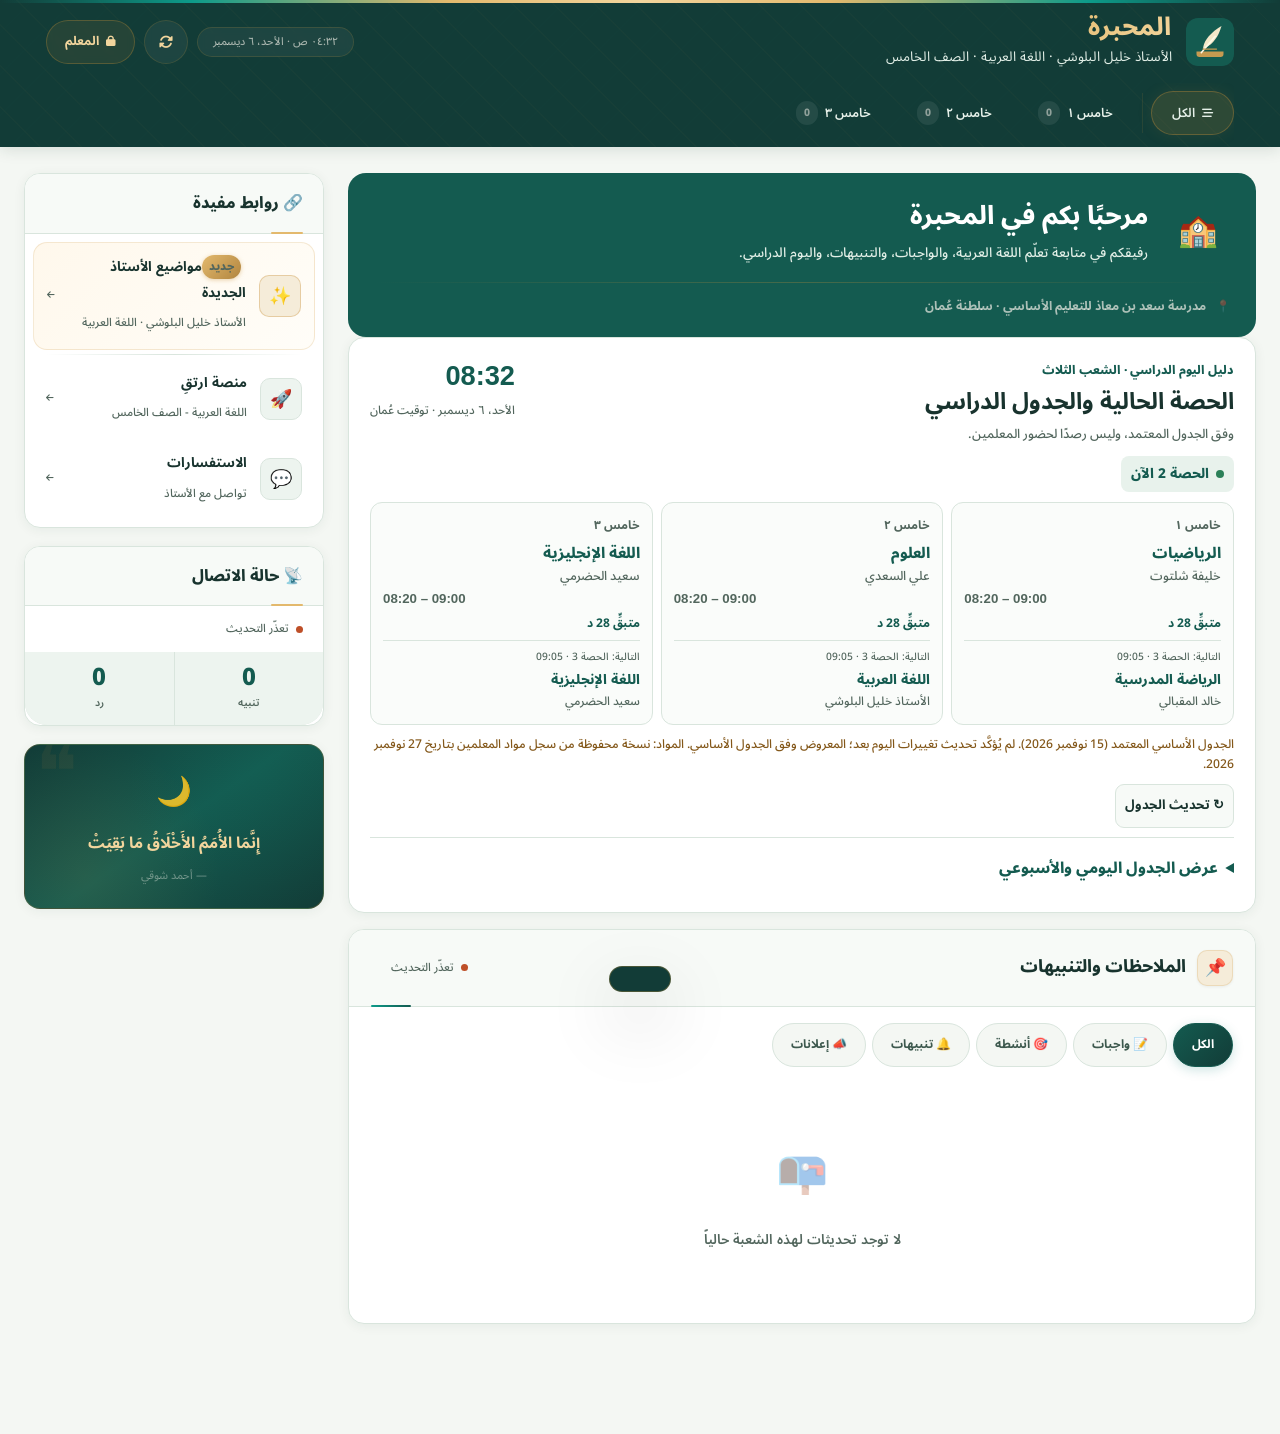
==== commit 06f56f91: "Show verified subject and teacher in every fifth-grade timetable slot with offline fallback" ====
--- a/index.html
+++ b/index.html
@@ -932,10 +932,10 @@
 
 </style>
 
-<link rel="stylesheet" href="identity.css?v=20261127">
+<link rel="stylesheet" href="identity.css?v=20261127b">
 <link rel="icon" href="brand.svg" type="image/svg+xml">
-<script defer src="timetable-data.js?v=20261127"></script>
-<script defer src="schedule.js?v=20261127"></script>
+<script defer src="timetable-data.js?v=20261127b"></script>
+<script defer src="schedule.js?v=20261127b"></script>
 </head>
 <body class="mh-public">
 
--- a/identity.css
+++ b/identity.css
@@ -84,3 +84,6 @@
 
 @media(max-width:900px){.mh-public .ticker-card.mob-active:not([hidden]){display:flex}}
 .mh-teacher #mihSchedule{scroll-margin-top:150px}
+
+/* إظهار المادة أولًا ثم اسم المعلم في كل حصة */
+.mh-lesson-pair{min-width:0;overflow-wrap:anywhere}.mh-pair{display:flex;flex-direction:column;gap:2px;line-height:1.55}.mh-pair+.mh-pair{margin-top:6px}.mh-subject{display:block;font-weight:800;color:var(--mh-green);font-size:.94rem}.mh-teacher-name{display:block;color:var(--mh-muted);font-size:.79rem;font-weight:500}.mh-week .mh-subject{font-size:.88rem}.mh-week .mh-teacher-name{font-size:.76rem}.mh-next .mh-pair{margin-top:4px}.mh-next .mh-subject{font-size:.84rem}.mh-next .mh-teacher-name{font-size:.74rem}
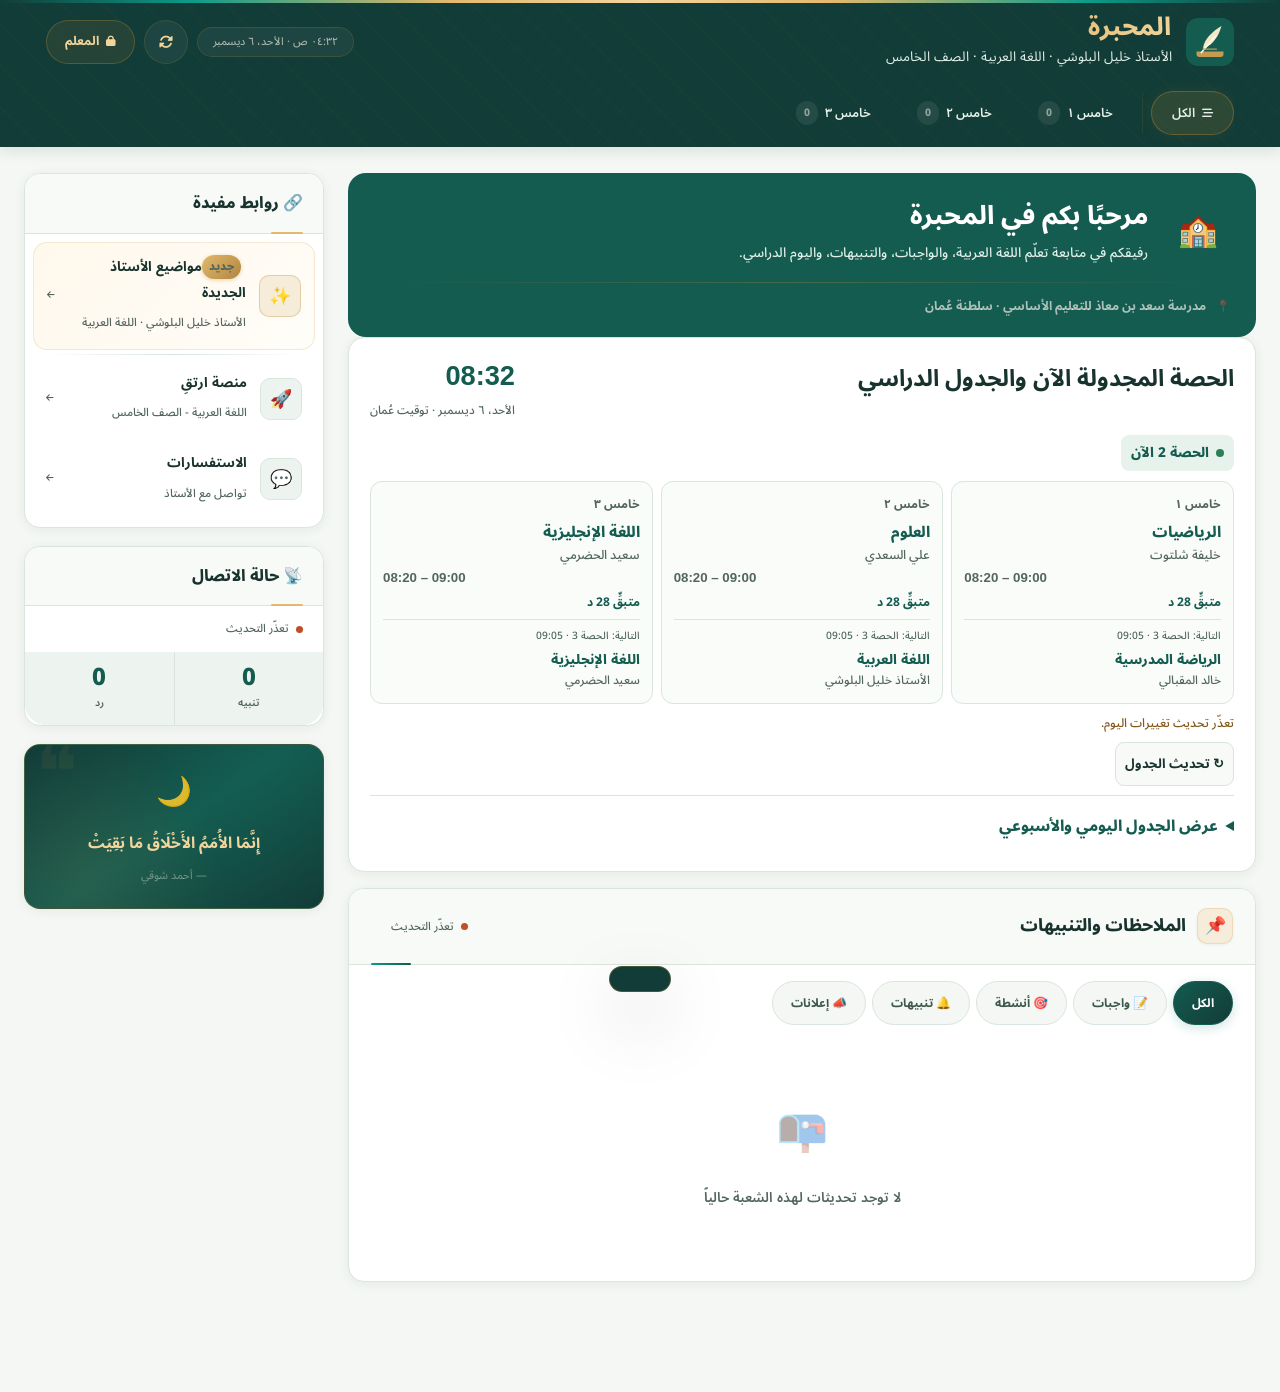
==== commit bf2bac70: "Simplify timetable interface and show only actionable update warning" ====
--- a/index.html
+++ b/index.html
@@ -935,7 +935,7 @@
 <link rel="stylesheet" href="identity.css?v=20261127b">
 <link rel="icon" href="brand.svg" type="image/svg+xml">
 <script defer src="timetable-data.js?v=20261127b"></script>
-<script defer src="schedule.js?v=20261127b"></script>
+<script defer src="schedule.js?v=20261127c"></script>
 </head>
 <body class="mh-public">
 
@@ -992,14 +992,13 @@
       <button class="ticker-toggle" id="tickerToggle" type="button" aria-label="إيقاف حركة الشريط" aria-pressed="false" title="إيقاف الحركة"><i class="fa fa-pause"></i></button>
     </div>
     <section id="mihSchedule" class="mh-schedule mobile-section mob-active" data-mode="public" aria-labelledby="mhTitle">
-  <div class="mh-heading"><div><span class="mh-kicker">دليل اليوم الدراسي · الشعب الثلاث</span><h2 id="mhTitle">الحصة الحالية والجدول الدراسي</h2><p class="mh-sub">وفق الجدول المعتمد، وليس رصدًا لحضور المعلمين.</p></div><div class="mh-clockbox"><time id="mhClock" dir="ltr">--:--</time><small id="mhDate">توقيت عُمان</small></div></div>
+  <div class="mh-heading"><div><h2 id="mhTitle">الحصة المجدولة الآن والجدول الدراسي</h2></div><div class="mh-clockbox"><time id="mhClock" dir="ltr">--:--</time><small id="mhDate">توقيت عُمان</small></div></div>
   <div id="mhPhase" class="mh-phase" aria-live="polite">جاري تحديد التوقيت…</div>
-  <div id="mhLive" class="mh-live"></div><p id="mhStatus" class="mh-status" role="status">جاري عرض الجدول…</p><button id="mhRefresh" type="button" class="mh-button">↻ تحديث الجدول</button>
+  <div id="mhLive" class="mh-live"></div><p id="mhStatus" class="mh-status" role="status" hidden></p><button id="mhRefresh" type="button" class="mh-button">↻ تحديث الجدول</button>
   <ul id="mhChanges" class="mh-changes" hidden></ul>
   <details id="mhDetails" class="mh-details"><summary>عرض الجدول اليومي والأسبوعي</summary>
     <div class="mh-tools"><label>الشعبة<select id="mhClass"><option value="5A">خامس ١</option><option value="5B">خامس ٢</option><option value="5C">خامس ٣</option></select></label><label>طريقة العرض<select id="mhView"><option value="day">جدول يوم</option><option value="week">أسبوع كامل</option></select></label><label id="mhDayWrap">اليوم<select id="mhDay"><option>الأحد</option><option>الإثنين</option><option>الثلاثاء</option><option>الأربعاء</option><option>الخميس</option></select></label></div>
-    <div id="mhTable" class="mh-table" tabindex="0" aria-label="الجدول الدراسي"></div><p id="mhNote" class="mh-note"></p>
-    <p class="mh-note">الإجازات الرسمية وتغييرات الجدول غير المنشورة قد لا تظهر هنا. التوقيت الشتوي صالح حتى ٢٥ مارس ٢٠٢٧.</p>
+    <div id="mhTable" class="mh-table" tabindex="0" aria-label="الجدول الدراسي"></div>
   </details>
 </section>
     <div class="feed-card mobile-section mob-active" id="noticesBlock">
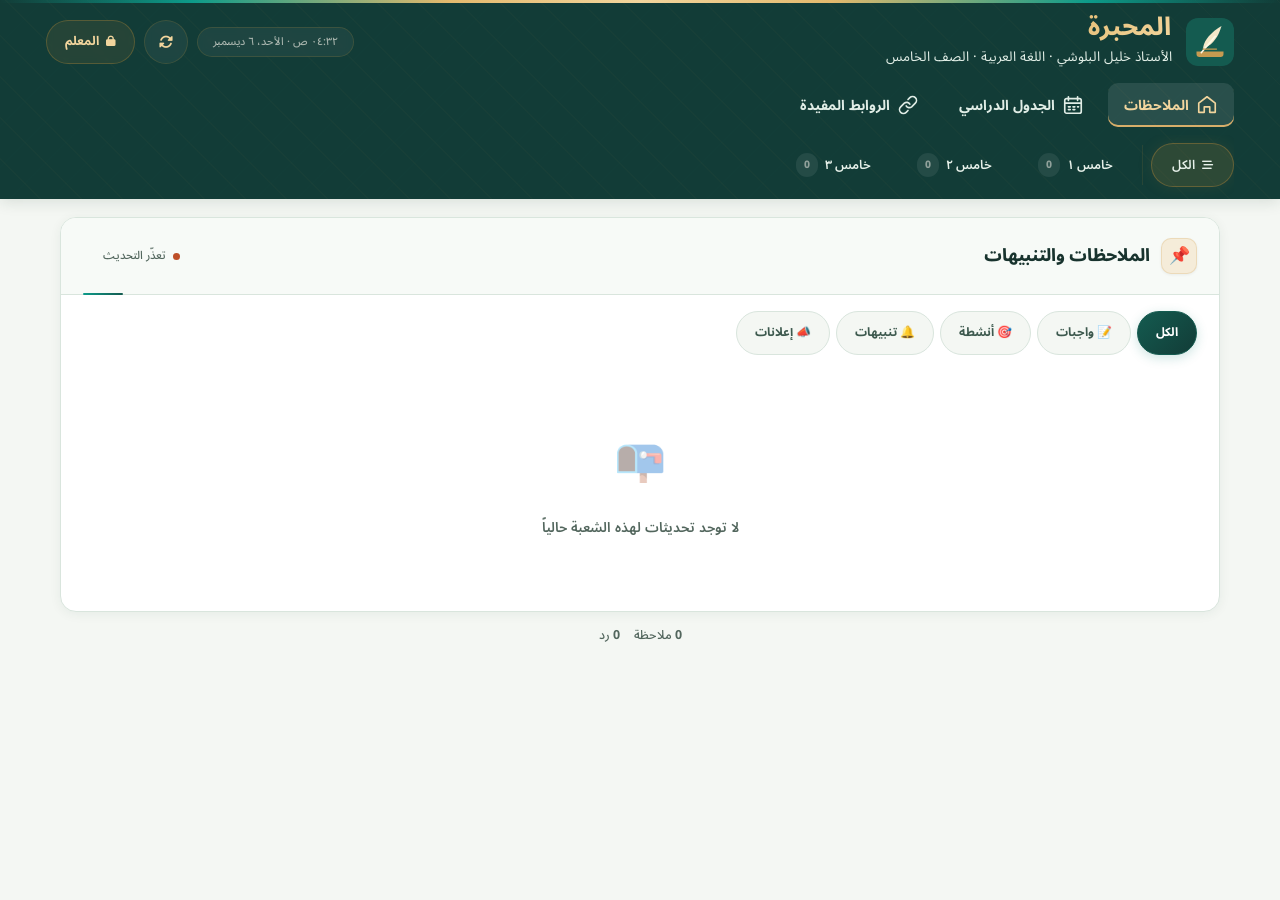
==== commit 25775b01: "Separate public notices, timetable and resources into lightweight linked pages" ====
--- a/index.html
+++ b/index.html
@@ -932,12 +932,10 @@
 
 </style>
 
-<link rel="stylesheet" href="identity.css?v=20261127b">
+<link rel="stylesheet" href="identity.css?v=20261127e">
 <link rel="icon" href="brand.svg" type="image/svg+xml">
-<script defer src="timetable-data.js?v=20261127b"></script>
-<script defer src="schedule.js?v=20261127c"></script>
 </head>
-<body class="mh-public">
+<body class="mh-public mh-home">
 
 <!-- ══════════ HEADER ══════════ -->
 <header id="mainHeader">
@@ -958,6 +956,7 @@
         <a href="teacher.html" class="hbtn-link"><i class="fa fa-lock" style="font-size:.68rem"></i> المعلم</a>
       </div>
     </div>
+    <nav class="mh-public-nav mh-nav-desktop" aria-label="أقسام المحبرة"><a href="index.html" aria-current="page"><svg width="22" height="22" viewBox="0 0 24 24" fill="none" stroke="currentColor" stroke-width="1.8" stroke-linecap="round" stroke-linejoin="round" aria-hidden="true"><path d="m3 10 9-7 9 7v10h-6v-6H9v6H3z"/></svg><span>الملاحظات</span></a><a href="schedule.html"><svg width="22" height="22" viewBox="0 0 24 24" fill="none" stroke="currentColor" stroke-width="1.8" stroke-linecap="round" stroke-linejoin="round" aria-hidden="true"><rect x="3" y="5" width="18" height="16" rx="2"/><path d="M7 3v4m10-4v4M3 10h18M7 14h2m3 0h2m3 0h1M7 17h2m3 0h2"/></svg><span>الجدول الدراسي</span></a><a href="links.html"><svg width="22" height="22" viewBox="0 0 24 24" fill="none" stroke="currentColor" stroke-width="1.8" stroke-linecap="round" stroke-linejoin="round" aria-hidden="true"><path d="M10 13a4 4 0 0 0 6 1l4-4a4 4 0 0 0-6-6l-2 2m2 5a4 4 0 0 0-6-1l-4 4a4 4 0 0 0 6 6l2-2"/></svg><span>الروابط المفيدة</span></a></nav>
     <div class="tabs-bar" id="tabsBar">
       <button class="ctab active" data-class="all"><i class="fa fa-stream" style="font-size:.7rem"></i> الكل</button>
       <div class="tabs-sep"></div>
@@ -969,39 +968,14 @@
 </header>
 
 <!-- ══════════ PAGE ══════════ -->
-<div class="page-wrap">
+<div class="page-wrap mh-notices-page">
   <main class="feed">
-    <div class="welcome-card mobile-section mob-active">
-      <div class="welcome-inner">
-        <div class="welcome-icon-wrap">🏫</div>
-        <div class="welcome-text">
-          <h2>مرحبًا بكم في المحبرة</h2>
-          <p>رفيقكم في متابعة تعلّم اللغة العربية، والواجبات، والتنبيهات، واليوم الدراسي.</p>
-        </div>
-      </div>
-      <hr class="welcome-divider">
-      <div class="school-tag">
-        <span>📍</span>
-        <strong>مدرسة سعد بن معاذ للتعليم الأساسي · سلطنة عُمان</strong>
-      </div>
-    </div>
-
-        <div class="ticker-card mobile-section mob-active" id="featuredTicker" hidden aria-label="الإعلانات المختارة">
+        <div class="ticker-card" id="featuredTicker" hidden aria-label="الإعلانات المختارة">
       <span class="ticker-label"><i class="fa fa-bullhorn"></i> إعلانات</span>
       <div class="ticker-window"><div class="ticker-track" id="tickerTrack"></div></div>
       <button class="ticker-toggle" id="tickerToggle" type="button" aria-label="إيقاف حركة الشريط" aria-pressed="false" title="إيقاف الحركة"><i class="fa fa-pause"></i></button>
     </div>
-    <section id="mihSchedule" class="mh-schedule mobile-section mob-active" data-mode="public" aria-labelledby="mhTitle">
-  <div class="mh-heading"><div><h2 id="mhTitle">الحصة المجدولة الآن والجدول الدراسي</h2></div><div class="mh-clockbox"><time id="mhClock" dir="ltr">--:--</time><small id="mhDate">توقيت عُمان</small></div></div>
-  <div id="mhPhase" class="mh-phase" aria-live="polite">جاري تحديد التوقيت…</div>
-  <div id="mhLive" class="mh-live"></div><p id="mhStatus" class="mh-status" role="status" hidden></p><button id="mhRefresh" type="button" class="mh-button">↻ تحديث الجدول</button>
-  <ul id="mhChanges" class="mh-changes" hidden></ul>
-  <details id="mhDetails" class="mh-details"><summary>عرض الجدول اليومي والأسبوعي</summary>
-    <div class="mh-tools"><label>الشعبة<select id="mhClass"><option value="5A">خامس ١</option><option value="5B">خامس ٢</option><option value="5C">خامس ٣</option></select></label><label>طريقة العرض<select id="mhView"><option value="day">جدول يوم</option><option value="week">أسبوع كامل</option></select></label><label id="mhDayWrap">اليوم<select id="mhDay"><option>الأحد</option><option>الإثنين</option><option>الثلاثاء</option><option>الأربعاء</option><option>الخميس</option></select></label></div>
-    <div id="mhTable" class="mh-table" tabindex="0" aria-label="الجدول الدراسي"></div>
-  </details>
-</section>
-    <div class="feed-card mobile-section mob-active" id="noticesBlock">
+    <div class="feed-card" id="noticesBlock">
       <div class="card-header">
         <div class="card-title">
           <div class="card-title-icon gold">📌</div>
@@ -1034,65 +1008,11 @@
         </div>
       </div>
     </div>
+    <div class="mh-notice-summary" aria-label="إحصاءات الملاحظات"><span><b id="statNotices">—</b> ملاحظة</span><span><b id="statReplies">—</b> رد</span></div>
   </main>
 
-  <aside class="right-rail" id="secLinks">
-    <div class="widget">
-      <div class="widget-header">🔗 روابط مفيدة</div>
-      <div class="widget-body">
-        <a href="https://omk811.github.io/K/index.html" target="_blank" rel="noopener" class="ql-item featured">
-          <div class="ql-icon">✨</div>
-          <div class="ql-item-text">
-            <strong><span class="ql-new-badge">جديد</span>مواضيع الأستاذ الجديدة</strong>
-            <span>الأستاذ خليل البلوشي · اللغة العربية</span>
-          </div>
-          <div class="ql-arrow"><i class="fa fa-arrow-left fa-xs"></i></div>
-        </a>
-        <div class="ql-divider"></div>
-        <a href="https://omk811.github.io/khalil-albalushi/" target="_blank" rel="noopener" class="ql-item">
-          <div class="ql-icon">🚀</div>
-          <div class="ql-item-text"><strong>منصة ارتقِ</strong><span>اللغة العربية - الصف الخامس</span></div>
-          <div class="ql-arrow"><i class="fa fa-arrow-left fa-xs"></i></div>
-        </a>
-        <a href="https://omk811.github.io/info/index.html" target="_blank" rel="noopener" class="ql-item">
-          <div class="ql-icon">💬</div>
-          <div class="ql-item-text"><strong>الاستفسارات</strong><span>تواصل مع الأستاذ</span></div>
-          <div class="ql-arrow"><i class="fa fa-arrow-left fa-xs"></i></div>
-        </a>
-      </div>
-    </div>
-
-    <div class="widget">
-      <div class="widget-header">📡 حالة الاتصال</div>
-      <div class="last-update" id="sidebarStatus">
-        <span class="status-dot loading" id="statusDot2"></span>
-        <span id="lastUpdateText2">جاري التحميل...</span>
-      </div>
-      <div class="stat-strip" id="statsStrip">
-        <div class="stat-cell"><span class="stat-num" id="statNotices">—</span><span class="stat-label">تنبيه</span></div>
-        <div class="stat-cell"><span class="stat-num" id="statReplies">—</span><span class="stat-label">رد</span></div>
-      </div>
-    </div>
-
-    <div class="widget quote-widget">
-      <div class="quote-inner">
-        <span class="quote-moon">🌙</span>
-        <div class="quote-text">إِنَّمَا الأُمَمُ الأَخْلَاقُ مَا بَقِيَتْ</div>
-        <div class="quote-author">— أحمد شوقي</div>
-      </div>
-    </div>
-  </aside>
 </div>
-
-<nav class="mobile-nav" id="mobileNav">
-  <button class="mob-tab active" data-mob="home" onclick="mobNav('home',this)">
-    <i class="fa fa-home"></i> الرئيسية
-  </button>
-  <button class="mob-tab" data-mob="schedule" onclick="mobNav('schedule',this)"><i class="fa fa-calendar-days"></i> الجدول</button>
-  <button class="mob-tab" data-mob="links" onclick="mobNav('links',this)">
-    <i class="fa fa-link"></i> روابط
-  </button>
-</nav>
+<nav class="mh-public-nav mh-nav-mobile" aria-label="التنقل الرئيسي"><a href="index.html" aria-current="page"><svg width="22" height="22" viewBox="0 0 24 24" fill="none" stroke="currentColor" stroke-width="1.8" stroke-linecap="round" stroke-linejoin="round" aria-hidden="true"><path d="m3 10 9-7 9 7v10h-6v-6H9v6H3z"/></svg><span>الملاحظات</span></a><a href="schedule.html"><svg width="22" height="22" viewBox="0 0 24 24" fill="none" stroke="currentColor" stroke-width="1.8" stroke-linecap="round" stroke-linejoin="round" aria-hidden="true"><rect x="3" y="5" width="18" height="16" rx="2"/><path d="M7 3v4m10-4v4M3 10h18M7 14h2m3 0h2m3 0h1M7 17h2m3 0h2"/></svg><span>الجدول الدراسي</span></a><a href="links.html"><svg width="22" height="22" viewBox="0 0 24 24" fill="none" stroke="currentColor" stroke-width="1.8" stroke-linecap="round" stroke-linejoin="round" aria-hidden="true"><path d="M10 13a4 4 0 0 0 6 1l4-4a4 4 0 0 0-6-6l-2 2m2 5a4 4 0 0 0-6-1l-4 4a4 4 0 0 0 6 6l2-2"/></svg><span>الروابط المفيدة</span></a></nav>
 
 <div class="overlay" id="imgModal" onclick="this.classList.remove('open')">
   <img id="fullImg" src="" alt="صورة مكبرة">
@@ -1191,9 +1111,7 @@
 function updateClock(){const now=new Date();document.getElementById('hdate').innerHTML=now.toLocaleTimeString('ar-OM',{hour:'2-digit',minute:'2-digit'})+' · '+now.toLocaleDateString('ar-OM',{weekday:'short',month:'short',day:'numeric'});}
 function setStatus(state){['statusDot','statusDot2'].forEach(id=>{const dot=document.getElementById(id);if(!dot)return;dot.className=state==='loading'?'status-dot loading':state==='ok'?'status-dot':'status-dot error';});const now=new Date();const txt=state==='loading'?'جاري التحميل...':state==='ok'?'آخر تحديث: '+now.toLocaleTimeString('ar-OM',{hour:'2-digit',minute:'2-digit'}):'تعذّر التحديث';['lastUpdateText','lastUpdateText2'].forEach(id=>{const el=document.getElementById(id);if(el)el.textContent=txt;});}
 
-function mobNav(section,btn){document.querySelectorAll('.mob-tab').forEach(t=>t.classList.remove('active'));btn.classList.add('active');document.querySelectorAll('.mobile-section').forEach(s=>s.classList.remove('mob-active'));document.getElementById('secLinks')?.classList.remove('mob-active');if(section==='home'){document.querySelector('.welcome-card')?.classList.add('mob-active');document.getElementById('noticesBlock')?.classList.add('mob-active');document.getElementById('featuredTicker')?.classList.add('mob-active');document.getElementById('mihSchedule')?.classList.add('mob-active');}else if(section==='schedule'){document.getElementById('mihSchedule')?.classList.add('mob-active');window.MihbaraSchedule?.open();}else if(section==='links'){document.getElementById('secLinks')?.classList.add('mob-active');}}
-
-async function manualRefresh(){window.MihbaraSchedule?.refresh(true);const btn=document.getElementById('refreshBtn');btn.disabled=true;btn.classList.add('spinning');setStatus('loading');await render();btn.disabled=false;btn.classList.remove('spinning');showToast('✅ تم التحديث بنجاح','ok');}
+async function manualRefresh(){const btn=document.getElementById('refreshBtn');btn.disabled=true;btn.classList.add('spinning');setStatus('loading');await render();btn.disabled=false;btn.classList.remove('spinning');showToast('✅ تم التحديث بنجاح','ok');}
 
 function sanitizePublicData(data){if(!data||typeof data!=='object')return{notices:[],queries:[]};data.queries=(Array.isArray(data.queries)?data.queries:[]).filter(q=>/^@post:\d+$/.test(String(q.student||'')));return data;}
 async function loadData(){try{const ctrl=new AbortController();const tid=setTimeout(()=>ctrl.abort(),8000);const res=await fetch(`${API_URL}?action=loadData&t=${Date.now()}`,{signal:ctrl.signal});clearTimeout(tid);const r=await res.json();if(r.status==='success'){const data=sanitizePublicData(normalizeNoticeTitles(hydrateNoticeComments(r.data)));localStorage.setItem(STORE_KEY,JSON.stringify(data));setStatus('ok');return data;}}catch(e){setStatus('error');}const cached=JSON.parse(localStorage.getItem(STORE_KEY));if(cached){const data=sanitizePublicData(normalizeNoticeTitles(hydrateNoticeComments(cached)));localStorage.setItem(STORE_KEY,JSON.stringify(data));setStatus('ok');return data;}return{notices:[],queries:[],nId:100,qId:100};}
@@ -1303,7 +1221,7 @@
 }
 function updateBadges(d){['5A','5B','5C'].forEach(c=>{const el=document.getElementById('b'+c);if(el)el.textContent=(d.notices||[]).filter(n=>!hasTickerOnlyMarker(n)&&(n.cls===c||n.cls==='all')).length;});}
 function updateStats(d){const sN=document.getElementById('statNotices'),sR=document.getElementById('statReplies');if(sN)sN.textContent=(d.notices||[]).filter(n=>!hasTickerOnlyMarker(n)).length;if(sR)sR.textContent=(d.queries||[]).filter(q=>q.status==='replied').length;}
-function setClass(c){curClass=c;window.MihbaraSchedule?.selectClass(c);document.querySelectorAll('.ctab').forEach(tab=>tab.classList.toggle('active',tab.dataset.class===c));const cached=JSON.parse(localStorage.getItem(STORE_KEY));if(cached){renderNotices(cached);}render();}
+function setClass(c){curClass=c;document.querySelectorAll('.mh-public-nav a[href^="schedule.html"]').forEach(a=>{a.href='schedule.html'+(c==='all'?'':'?class='+encodeURIComponent(c));});document.querySelectorAll('.ctab').forEach(tab=>tab.classList.toggle('active',tab.dataset.class===c));const cached=JSON.parse(localStorage.getItem(STORE_KEY));if(cached){renderNotices(cached);}render();}
 function flt(f,btn){nFlt=f;document.querySelectorAll('.pill').forEach(p=>p.classList.remove('active'));btn.classList.add('active');const cached=JSON.parse(localStorage.getItem(STORE_KEY));if(cached)renderNotices(cached);}
 
 function copyNotice(storeId){const item=noticeStore[storeId];if(!item)return showToast('❌ لا توجد بيانات','err');let txt=[item.title,item.det].filter(Boolean).join('\n\n')||'لا يوجد نص';if(navigator.clipboard&&window.isSecureContext){navigator.clipboard.writeText(txt).then(()=>showToast('✅ تم نسخ النص','ok')).catch(()=>fallbackCopy(txt));}else{fallbackCopy(txt);}}
@@ -1345,5 +1263,21 @@
   </section>
 </div>
 <script>if('serviceWorker' in navigator && location.protocol==='https:'){window.addEventListener('load',()=>navigator.serviceWorker.register('./sw.js').catch(()=>{}));}</script>
+<button id="mhBackTop" class="mh-back-top" type="button" aria-label="العودة إلى أعلى الصفحة" title="العودة إلى أعلى الصفحة" hidden><svg width="24" height="24" viewBox="0 0 24 24" fill="none" aria-hidden="true"><path d="M12 19V5M5 12l7-7 7 7" stroke="currentColor" stroke-width="2.5" stroke-linecap="round" stroke-linejoin="round"/></svg></button>
+<script>
+(() => {
+  const button=document.getElementById('mhBackTop');
+  if(!button)return;
+  let ticking=false;
+  const update=()=>{button.hidden=window.scrollY<300;ticking=false;};
+  window.addEventListener('scroll',()=>{if(!ticking){ticking=true;requestAnimationFrame(update);}}, {passive:true});
+  window.addEventListener('pageshow',update);
+  button.addEventListener('click',()=>{
+    const reduced=window.matchMedia('(prefers-reduced-motion: reduce)').matches;
+    window.scrollTo({top:0,left:0,behavior:reduced?'instant':'smooth'});
+  });
+  update();
+})();
+</script>
 </body>
 </html>
--- a/identity.css
+++ b/identity.css
@@ -87,3 +87,17 @@
 
 /* إظهار المادة أولًا ثم اسم المعلم في كل حصة */
 .mh-lesson-pair{min-width:0;overflow-wrap:anywhere}.mh-pair{display:flex;flex-direction:column;gap:2px;line-height:1.55}.mh-pair+.mh-pair{margin-top:6px}.mh-subject{display:block;font-weight:800;color:var(--mh-green);font-size:.94rem}.mh-teacher-name{display:block;color:var(--mh-muted);font-size:.79rem;font-weight:500}.mh-week .mh-subject{font-size:.88rem}.mh-week .mh-teacher-name{font-size:.76rem}.mh-next .mh-pair{margin-top:4px}.mh-next .mh-subject{font-size:.84rem}.mh-next .mh-teacher-name{font-size:.74rem}
+
+/* زر العودة إلى أعلى الصفحة */
+.mh-back-top{position:fixed;inset-inline-end:clamp(12px,2vw,24px);bottom:calc(20px + env(safe-area-inset-bottom,0px));width:48px;height:48px;display:grid;place-items:center;z-index:260;background:#145b50;color:#fff;border:1px solid #ffffff44;border-radius:15px;box-shadow:0 4px 16px #173b2940;cursor:pointer;padding:0;transition:background .15s ease,transform .15s ease}.mh-back-top[hidden]{display:none!important}.mh-back-top:hover{background:#123c37;transform:translateY(-2px)}.mh-back-top:focus-visible{outline:3px solid #c69a50;outline-offset:3px}.mh-teacher .mh-back-top{z-index:600}.mh-teacher #appShell:not(.show) .mh-back-top{display:none!important}
+@media(max-width:900px){.mh-public .mh-back-top{bottom:calc(84px + env(safe-area-inset-bottom,0px))}}
+@media print{.mh-back-top{display:none!important}}
+
+/* صفحات المحبرة المستقلة — تنقل موحد */
+.mh-public-nav{display:flex;gap:8px;align-items:center;justify-content:center}.mh-public-nav a{display:flex;align-items:center;justify-content:center;gap:7px;color:#e0ede6;text-decoration:none;font-size:.87rem;font-weight:700;min-height:44px;padding:8px 16px;border-radius:10px;line-height:1.4;white-space:nowrap}.mh-public-nav a[aria-current=page]{background:#ffffff19;color:#f2d59d;box-shadow:inset 0 -2px #d8ae6a}.mh-public-nav svg{flex:none}.mh-public-nav a:focus-visible{outline:3px solid #d8ae6a;outline-offset:2px}.mh-nav-desktop{justify-content:flex-start;padding:0 0 8px}.mh-nav-mobile{display:none}
+.mh-home .mh-notices-page{grid-template-columns:minmax(0,1fr);max-width:1160px;padding-top:18px}.mh-home .feed{min-width:0}.mh-notice-summary{display:flex;gap:14px;justify-content:center;color:var(--mh-muted);font-size:.78rem;padding:12px}
+.mh-secondary{margin:0;min-height:100vh;font-family:'Noto Sans Arabic',Tahoma,Arial,sans-serif;font-size:16px;line-height:1.7;color:var(--mh-text);background:var(--mh-paper)}.mh-secondary *, .mh-secondary *::before,.mh-secondary *::after{box-sizing:border-box}.mh-secondary a{color:inherit;text-decoration:none}.mh-secondary .mh-secondary-header{position:sticky;top:0;z-index:200}.mh-secondary-inner{width:min(1180px,100% - 32px);margin:auto}.mh-secondary-top{display:flex;align-items:center;justify-content:space-between;gap:10px;padding:13px 0}.mh-secondary-brand{display:flex;gap:9px;align-items:center;color:#fff!important;min-width:0}.mh-secondary-brand strong{display:block;font-size:1.3rem;line-height:1.4}.mh-secondary-brand small{display:block;color:#dcece3;font-size:.72rem}.mh-teacher-link{background:#ffffff15;border:1px solid #ffffff30;border-radius:10px;padding:8px 13px;display:inline-flex;align-items:center;min-height:44px;color:#fff!important;font-size:.83rem}.mh-secondary-main{width:min(1180px,100% - 32px);margin:20px auto 40px;min-width:0}.mh-secondary .mh-public-nav a{color:#e0ede6}.mh-secondary .mh-public-nav a[aria-current=page]{color:#f2d59d}.mh-secondary h2,.mh-secondary p{margin:0}.mh-secondary .mh-schedule{margin-bottom:0}.mh-secondary .mh-tools{margin-top:12px}.mh-secondary .mh-live{margin-block:8px}.mh-secondary #mhRefresh{margin-top:6px}.mh-resource-card{border:1px solid var(--mh-border);border-radius:16px;background:white;padding:clamp(14px,3vw,24px);box-shadow:0 2px 12px #163b2910}.mh-resource-title{font-size:1.35rem;margin:0 0 14px!important}.mh-resource-list{display:grid;grid-template-columns:repeat(auto-fit,minmax(min(100%,290px),1fr));gap:10px}.mh-resource-list .ql-item{display:flex;align-items:center;gap:12px;min-height:96px;padding:15px;border:1px solid var(--mh-border);border-radius:13px;background:#f9fcfa;text-decoration:none}.mh-resource-list .ql-item:hover{background:var(--mh-soft)}.mh-resource-list .ql-icon{display:grid;place-items:center;width:44px;height:44px;border-radius:12px;background:var(--mh-soft);flex:none;font-size:1.2rem}.mh-resource-list .ql-item-text{flex:1;min-width:0;overflow-wrap:anywhere}.mh-resource-list .ql-item-text strong{display:block;color:var(--mh-green);font-size:1rem}.mh-resource-list .ql-item-text span:not(.ql-new-badge){display:block;color:var(--mh-muted);font-size:.8rem}.mh-resource-list .ql-new-badge{display:inline-block;border-radius:6px;font-size:.7rem;background:#f5e9cc;padding:2px 5px;margin-inline-end:4px;color:#76511c}.mh-resource-list .ql-arrow{color:var(--mh-green)}
+@media(max-width:900px){.mh-nav-desktop{display:none}.mh-nav-mobile{display:flex;position:fixed;inset-inline:0;bottom:0;z-index:250;background:var(--mh-deep);box-shadow:0 -3px 14px #173b2920;gap:3px;padding:5px 8px calc(5px + env(safe-area-inset-bottom,0px));justify-content:space-evenly}.mh-nav-mobile a{flex:1 1 0;flex-direction:column;min-width:0;min-height:56px;gap:3px;padding:5px 3px;font-size:clamp(.65rem,2.5vw,.8rem);white-space:normal;text-align:center}.mh-secondary-main{width:calc(100% - 24px);margin:12px auto calc(90px + env(safe-area-inset-bottom,0px))}.mh-home .mh-notices-page{padding-top:10px;padding-bottom:12px}.mh-home{padding-bottom:calc(76px + env(safe-area-inset-bottom,0px))!important}.mh-secondary-inner{width:calc(100% - 24px)}.mh-secondary-brand small{font-size:.68rem}}
+@media print{.mh-public-nav,.mh-secondary-header{display:none!important}}
+
+.mh-secondary .mh-public-nav a:focus-visible,.mh-resource-list .ql-item:focus-visible{outline:3px solid #c69a50;outline-offset:2px}
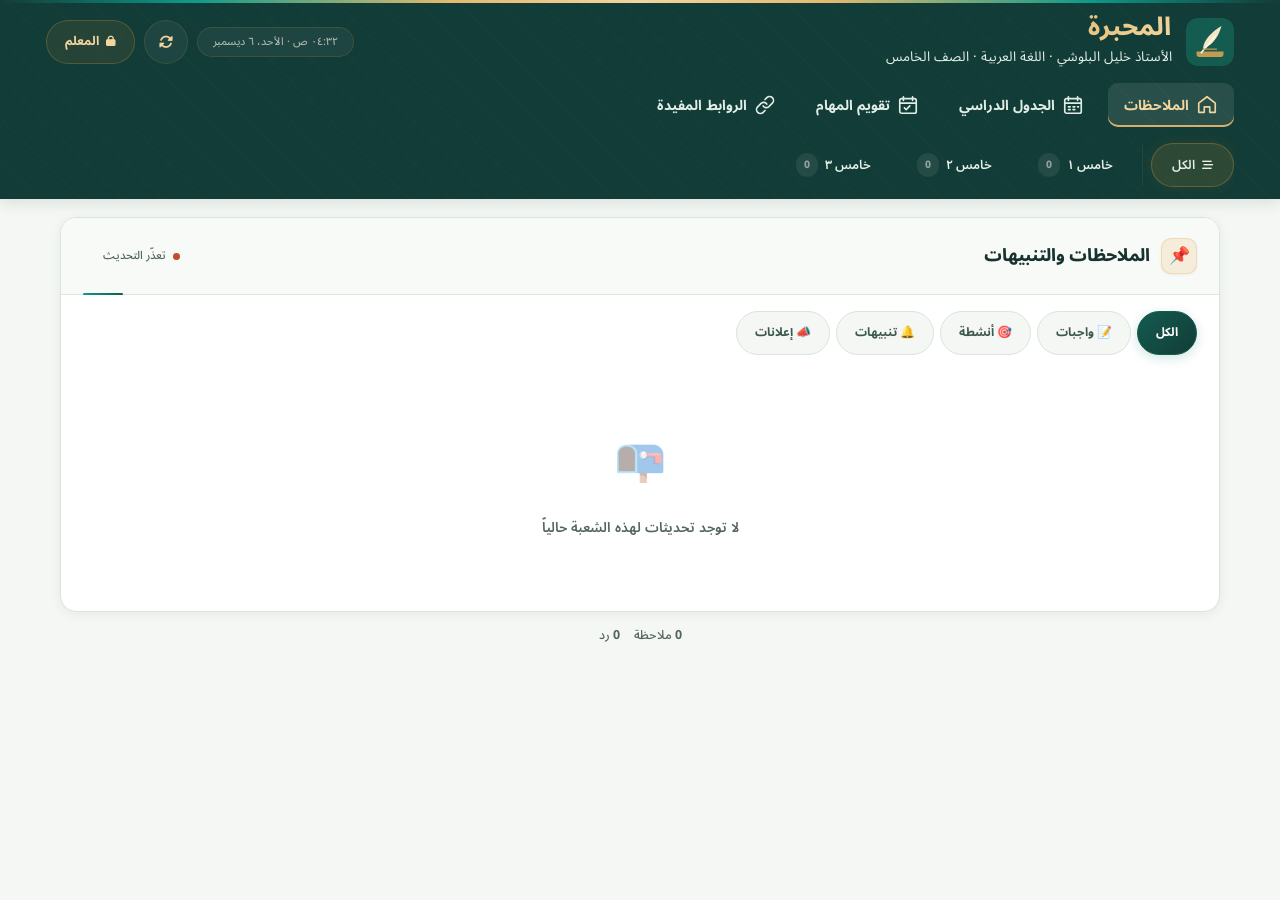
==== commit f978d32b: "Add notice editing, timed pinning, task calendar, weekly A4 print and safe scheduled publishing back" ====
--- a/index.html
+++ b/index.html
@@ -932,8 +932,9 @@
 
 </style>
 
-<link rel="stylesheet" href="identity.css?v=20261127e">
+<link rel="stylesheet" href="identity.css?v=20261127f">
 <link rel="icon" href="brand.svg" type="image/svg+xml">
+<script src="notice-meta.js?v=1"></script>
 </head>
 <body class="mh-public mh-home">
 
@@ -956,7 +957,7 @@
         <a href="teacher.html" class="hbtn-link"><i class="fa fa-lock" style="font-size:.68rem"></i> المعلم</a>
       </div>
     </div>
-    <nav class="mh-public-nav mh-nav-desktop" aria-label="أقسام المحبرة"><a href="index.html" aria-current="page"><svg width="22" height="22" viewBox="0 0 24 24" fill="none" stroke="currentColor" stroke-width="1.8" stroke-linecap="round" stroke-linejoin="round" aria-hidden="true"><path d="m3 10 9-7 9 7v10h-6v-6H9v6H3z"/></svg><span>الملاحظات</span></a><a href="schedule.html"><svg width="22" height="22" viewBox="0 0 24 24" fill="none" stroke="currentColor" stroke-width="1.8" stroke-linecap="round" stroke-linejoin="round" aria-hidden="true"><rect x="3" y="5" width="18" height="16" rx="2"/><path d="M7 3v4m10-4v4M3 10h18M7 14h2m3 0h2m3 0h1M7 17h2m3 0h2"/></svg><span>الجدول الدراسي</span></a><a href="links.html"><svg width="22" height="22" viewBox="0 0 24 24" fill="none" stroke="currentColor" stroke-width="1.8" stroke-linecap="round" stroke-linejoin="round" aria-hidden="true"><path d="M10 13a4 4 0 0 0 6 1l4-4a4 4 0 0 0-6-6l-2 2m2 5a4 4 0 0 0-6-1l-4 4a4 4 0 0 0 6 6l2-2"/></svg><span>الروابط المفيدة</span></a></nav>
+    <nav class="mh-public-nav mh-nav-desktop" aria-label="أقسام المحبرة"><a href="index.html" aria-current="page"><svg width="22" height="22" viewBox="0 0 24 24" fill="none" stroke="currentColor" stroke-width="1.8" stroke-linecap="round" stroke-linejoin="round" aria-hidden="true"><path d="m3 10 9-7 9 7v10h-6v-6H9v6H3z"/></svg><span>الملاحظات</span></a><a href="schedule.html"><svg width="22" height="22" viewBox="0 0 24 24" fill="none" stroke="currentColor" stroke-width="1.8" stroke-linecap="round" stroke-linejoin="round" aria-hidden="true"><rect x="3" y="5" width="18" height="16" rx="2"/><path d="M7 3v4m10-4v4M3 10h18M7 14h2m3 0h2m3 0h1M7 17h2m3 0h2"/></svg><span>الجدول الدراسي</span></a><a href="calendar.html"><svg width="22" height="22" viewBox="0 0 24 24" fill="none" stroke="currentColor" stroke-width="1.8" stroke-linecap="round" stroke-linejoin="round" aria-hidden="true"><rect x="3" y="5" width="18" height="16" rx="2"/><path d="M7 3v4m10-4v4M3 10h18m-13 5 2 2 4-4"/></svg><span>تقويم المهام</span></a><a href="links.html"><svg width="22" height="22" viewBox="0 0 24 24" fill="none" stroke="currentColor" stroke-width="1.8" stroke-linecap="round" stroke-linejoin="round" aria-hidden="true"><path d="M10 13a4 4 0 0 0 6 1l4-4a4 4 0 0 0-6-6l-2 2m2 5a4 4 0 0 0-6-1l-4 4a4 4 0 0 0 6 6l2-2"/></svg><span>الروابط المفيدة</span></a></nav>
     <div class="tabs-bar" id="tabsBar">
       <button class="ctab active" data-class="all"><i class="fa fa-stream" style="font-size:.7rem"></i> الكل</button>
       <div class="tabs-sep"></div>
@@ -1012,7 +1013,7 @@
   </main>
 
 </div>
-<nav class="mh-public-nav mh-nav-mobile" aria-label="التنقل الرئيسي"><a href="index.html" aria-current="page"><svg width="22" height="22" viewBox="0 0 24 24" fill="none" stroke="currentColor" stroke-width="1.8" stroke-linecap="round" stroke-linejoin="round" aria-hidden="true"><path d="m3 10 9-7 9 7v10h-6v-6H9v6H3z"/></svg><span>الملاحظات</span></a><a href="schedule.html"><svg width="22" height="22" viewBox="0 0 24 24" fill="none" stroke="currentColor" stroke-width="1.8" stroke-linecap="round" stroke-linejoin="round" aria-hidden="true"><rect x="3" y="5" width="18" height="16" rx="2"/><path d="M7 3v4m10-4v4M3 10h18M7 14h2m3 0h2m3 0h1M7 17h2m3 0h2"/></svg><span>الجدول الدراسي</span></a><a href="links.html"><svg width="22" height="22" viewBox="0 0 24 24" fill="none" stroke="currentColor" stroke-width="1.8" stroke-linecap="round" stroke-linejoin="round" aria-hidden="true"><path d="M10 13a4 4 0 0 0 6 1l4-4a4 4 0 0 0-6-6l-2 2m2 5a4 4 0 0 0-6-1l-4 4a4 4 0 0 0 6 6l2-2"/></svg><span>الروابط المفيدة</span></a></nav>
+<nav class="mh-public-nav mh-nav-mobile" aria-label="التنقل الرئيسي"><a href="index.html" aria-current="page"><svg width="22" height="22" viewBox="0 0 24 24" fill="none" stroke="currentColor" stroke-width="1.8" stroke-linecap="round" stroke-linejoin="round" aria-hidden="true"><path d="m3 10 9-7 9 7v10h-6v-6H9v6H3z"/></svg><span>الملاحظات</span></a><a href="schedule.html"><svg width="22" height="22" viewBox="0 0 24 24" fill="none" stroke="currentColor" stroke-width="1.8" stroke-linecap="round" stroke-linejoin="round" aria-hidden="true"><rect x="3" y="5" width="18" height="16" rx="2"/><path d="M7 3v4m10-4v4M3 10h18M7 14h2m3 0h2m3 0h1M7 17h2m3 0h2"/></svg><span>الجدول الدراسي</span></a><a href="calendar.html"><svg width="22" height="22" viewBox="0 0 24 24" fill="none" stroke="currentColor" stroke-width="1.8" stroke-linecap="round" stroke-linejoin="round" aria-hidden="true"><rect x="3" y="5" width="18" height="16" rx="2"/><path d="M7 3v4m10-4v4M3 10h18m-13 5 2 2 4-4"/></svg><span>تقويم المهام</span></a><a href="links.html"><svg width="22" height="22" viewBox="0 0 24 24" fill="none" stroke="currentColor" stroke-width="1.8" stroke-linecap="round" stroke-linejoin="round" aria-hidden="true"><path d="M10 13a4 4 0 0 0 6 1l4-4a4 4 0 0 0-6-6l-2 2m2 5a4 4 0 0 0-6-1l-4 4a4 4 0 0 0 6 6l2-2"/></svg><span>الروابط المفيدة</span></a></nav>
 
 <div class="overlay" id="imgModal" onclick="this.classList.remove('open')">
   <img id="fullImg" src="" alt="صورة مكبرة">
@@ -1070,7 +1071,7 @@
   return data;
 }
 function stripBannerMarker(value){
-  return String(value??'').split(BANNER_MARKER).join('').split(TICKER_ONLY_MARKER).join('').replace(/\[\[MIHBARA_REACTIONS:[^\]]*\]\]/g,'').trimEnd();
+  return MihbaraMeta.strip(String(value??'').split(BANNER_MARKER).join('').split(TICKER_ONLY_MARKER).join('').replace(/\[\[MIHBARA_REACTIONS:[^\]]*\]\]/g,''));
 }
 function hasBannerMarker(notice){return String(notice?.det||'').includes(BANNER_MARKER);}
 function hasTickerOnlyMarker(notice){return String(notice?.det||'').includes(TICKER_ONLY_MARKER);}
@@ -1113,7 +1114,7 @@
 
 async function manualRefresh(){const btn=document.getElementById('refreshBtn');btn.disabled=true;btn.classList.add('spinning');setStatus('loading');await render();btn.disabled=false;btn.classList.remove('spinning');showToast('✅ تم التحديث بنجاح','ok');}
 
-function sanitizePublicData(data){if(!data||typeof data!=='object')return{notices:[],queries:[]};data.queries=(Array.isArray(data.queries)?data.queries:[]).filter(q=>/^@post:\d+$/.test(String(q.student||'')));return data;}
+function sanitizePublicData(data){if(!data||typeof data!=='object')return{notices:[],queries:[]};data.notices=(Array.isArray(data.notices)?data.notices:[]).filter(n=>MihbaraMeta.isVisible(n));const ids=new Set(data.notices.map(n=>String(n.id)));data.queries=(Array.isArray(data.queries)?data.queries:[]).filter(q=>ids.has(String(q.student||'').replace(/^@post:/,''))&&/^@post:\d+$/.test(String(q.student||'')));return data;}
 async function loadData(){try{const ctrl=new AbortController();const tid=setTimeout(()=>ctrl.abort(),8000);const res=await fetch(`${API_URL}?action=loadData&t=${Date.now()}`,{signal:ctrl.signal});clearTimeout(tid);const r=await res.json();if(r.status==='success'){const data=sanitizePublicData(normalizeNoticeTitles(hydrateNoticeComments(r.data)));localStorage.setItem(STORE_KEY,JSON.stringify(data));setStatus('ok');return data;}}catch(e){setStatus('error');}const cached=JSON.parse(localStorage.getItem(STORE_KEY));if(cached){const data=sanitizePublicData(normalizeNoticeTitles(hydrateNoticeComments(cached)));localStorage.setItem(STORE_KEY,JSON.stringify(data));setStatus('ok');return data;}return{notices:[],queries:[],nId:100,qId:100};}
 
 async function render(){const d=await loadData();renderTicker(d);renderAnnouncementPopup(d);renderNotices(d);updateBadges(d);updateStats(d);}
@@ -1197,7 +1198,7 @@
   requestAnimationFrame(()=>startTickerMotion(true));
 }
 
-function renderNotices(d){const list=(d.notices||[]).filter(n=>!hasTickerOnlyMarker(n)).filter(n=>(curClass==='all'||n.cls==='all'||n.cls===curClass)&&(nFlt==='all'||n.type===nFlt));const commentsByNotice=new Map();(d.queries||[]).forEach(q=>{const key=String(q.noticeId??'');if(!key)return;if(!commentsByNotice.has(key))commentsByNotice.set(key,[]);commentsByNotice.get(key).push(q);});const el=document.getElementById('nList');if(!list.length){el.innerHTML=`<div class="empty-state"><span class="e-icon">📭</span><p>لا توجد تحديثات لهذه الشعبة حالياً</p></div>`;return;}el.innerHTML=list.map((n,i)=>{const storeId='n_'+(n.id||i), noticeId=String(n.id||i);noticeStore[storeId]={title:displayNoticeTitle(n.title)||'',det:stripBannerMarker(n.det),img:n.img||''};const t=TN[n.type]||{label:n.type||'تحديث',icon:'📌',cls:'hw'};const comments=commentsByNotice.get(noticeId)||[];return`<div class="notice-item type-${escapeHtml(n.type||'homework')}" style="animation-delay:${i*0.04}s" id="${storeId}" data-type-glyph="${t.icon}"><div class="notice-author"><div class="author-avatar ${t.cls}">${t.icon}</div><div class="author-meta"><div class="author-name">الأستاذ خليل البلوشي <span class="type-badge ${escapeHtml(n.type)}">${t.label}</span><span class="cls-badge">${escapeHtml(CN[n.cls]||n.cls||'')}</span></div><div class="author-date">${escapeHtml(n.date||'')}</div></div></div><div class="notice-title">${escapeHtml(displayNoticeTitle(n.title)||'')}</div><div class="notice-det">${makeLinks(stripBannerMarker(n.det))}</div>${n.img?`<img src="${n.img}" class="notice-img" alt="مرفق" loading="lazy" data-img-src="${n.img}">`:''}<div class="notice-actions"><button class="action-btn btn-copy" data-id="${storeId}"><i class="fa fa-copy"></i> نسخ</button><button class="action-btn btn-share" data-id="${storeId}"><i class="fa fa-share-nodes"></i> مشاركة</button></div>${renderReactionBar(n)}<section class="comment-area" aria-label="التعليقات على ${escapeHtml(displayNoticeTitle(n.title)||'الإعلان')}"><div class="comment-head"><span><i class="fa fa-comments"></i> مساحة الحوار حول الموضوع</span><span class="comment-count">${comments.length} تعليق</span></div><div class="comment-list">${comments.length?comments.map(q=>`<article class="comment-card"><div class="comment-meta"><strong>${escapeHtml(q.name||'ولي أمر')}</strong><span>· ${escapeHtml(CN[q.cls]||q.cls||'')}</span><span>· ${escapeHtml(formatCommentDate(q.date))}</span></div><div class="comment-text">${makeLinks(q.msg||'')}</div>${q.reply?`<div class="comment-reply"><span class="comment-reply-label">رد الأستاذ خليل</span><div class="comment-text">${makeLinks(q.reply)}</div></div>`:''}</article>`).join(''):`<div class="comment-empty">كن أول من يشارك برأيه أو استفساره حول هذا الموضوع.</div>`}</div><form class="comment-form" data-notice-id="${escapeHtml(noticeId)}"><input class="field-input" name="parentName" maxlength="60" placeholder="اسم ولي الأمر" aria-label="اسم ولي الأمر" required><select class="field-input" name="parentClass" aria-label="الشعبة" required><option value="">اختر الشعبة</option><option value="5A">الخامس ١</option><option value="5B">الخامس ٢</option><option value="5C">الخامس ٣</option></select><textarea class="field-input" name="parentMessage" maxlength="500" placeholder="اكتب تعليقك أو استفسارك حول الموضوع…" aria-label="التعليق" required></textarea><button class="comment-send" type="submit"><i class="fa fa-paper-plane"></i> إرسال التعليق</button><small class="comment-note">تعليقاتك يراها أولياء الأمور والمعلم. لا تكتب بيانات الطالب الشخصية.</small></form></section></div>`;}).join('');}
+function renderNotices(d){const list=MihbaraMeta.order((d.notices||[]).filter(n=>MihbaraMeta.isVisible(n)&&!hasTickerOnlyMarker(n)).filter(n=>(curClass==='all'||n.cls==='all'||n.cls===curClass)&&(nFlt==='all'||n.type===nFlt)));const commentsByNotice=new Map();(d.queries||[]).forEach(q=>{const key=String(q.noticeId??'');if(!key)return;if(!commentsByNotice.has(key))commentsByNotice.set(key,[]);commentsByNotice.get(key).push(q);});const el=document.getElementById('nList');if(!list.length){el.innerHTML=`<div class="empty-state"><span class="e-icon">📭</span><p>لا توجد تحديثات لهذه الشعبة حالياً</p></div>`;return;}el.innerHTML=list.map((n,i)=>{const storeId='n_'+(n.id||i), noticeId=String(n.id||i);noticeStore[storeId]={title:displayNoticeTitle(n.title)||'',det:stripBannerMarker(n.det),img:n.img||''};const t=TN[n.type]||{label:n.type||'تحديث',icon:'📌',cls:'hw'};const comments=commentsByNotice.get(noticeId)||[];return`<div class="notice-item type-${escapeHtml(n.type||'homework')}" style="animation-delay:${i*0.04}s" id="${storeId}" data-type-glyph="${t.icon}"><div class="notice-author"><div class="author-avatar ${t.cls}">${t.icon}</div><div class="author-meta"><div class="author-name">الأستاذ خليل البلوشي <span class="type-badge ${escapeHtml(n.type)}">${t.label}</span><span class="cls-badge">${escapeHtml(CN[n.cls]||n.cls||'')}</span></div><div class="author-date">${escapeHtml(MihbaraMeta.read(n).publish?MihbaraMeta.timeLabel(MihbaraMeta.read(n).publish):n.date||'')}</div></div></div>${MihbaraMeta.pinned(n)?'<span class="mh-pinned">📌 مثبّت</span>':''}<div class="notice-title">${escapeHtml(displayNoticeTitle(n.title)||'')}</div>${MihbaraMeta.read(n).due?'<div class="mh-due">📅 '+escapeHtml((MihbaraMeta.eventNames[MihbaraMeta.read(n).event]||'موعد')+' · '+MihbaraMeta.dateLabel(MihbaraMeta.read(n).due))+'</div>':''}<div class="notice-det">${makeLinks(stripBannerMarker(n.det))}</div>${n.img?`<img src="${n.img}" class="notice-img" alt="مرفق" loading="lazy" data-img-src="${n.img}">`:''}<div class="notice-actions"><button class="action-btn btn-copy" data-id="${storeId}"><i class="fa fa-copy"></i> نسخ</button><button class="action-btn btn-share" data-id="${storeId}"><i class="fa fa-share-nodes"></i> مشاركة</button></div>${renderReactionBar(n)}<section class="comment-area" aria-label="التعليقات على ${escapeHtml(displayNoticeTitle(n.title)||'الإعلان')}"><div class="comment-head"><span><i class="fa fa-comments"></i> مساحة الحوار حول الموضوع</span><span class="comment-count">${comments.length} تعليق</span></div><div class="comment-list">${comments.length?comments.map(q=>`<article class="comment-card"><div class="comment-meta"><strong>${escapeHtml(q.name||'ولي أمر')}</strong><span>· ${escapeHtml(CN[q.cls]||q.cls||'')}</span><span>· ${escapeHtml(formatCommentDate(q.date))}</span></div><div class="comment-text">${makeLinks(q.msg||'')}</div>${q.reply?`<div class="comment-reply"><span class="comment-reply-label">رد الأستاذ خليل</span><div class="comment-text">${makeLinks(q.reply)}</div></div>`:''}</article>`).join(''):`<div class="comment-empty">كن أول من يشارك برأيه أو استفساره حول هذا الموضوع.</div>`}</div><form class="comment-form" data-notice-id="${escapeHtml(noticeId)}"><input class="field-input" name="parentName" maxlength="60" placeholder="اسم ولي الأمر" aria-label="اسم ولي الأمر" required><select class="field-input" name="parentClass" aria-label="الشعبة" required><option value="">اختر الشعبة</option><option value="5A">الخامس ١</option><option value="5B">الخامس ٢</option><option value="5C">الخامس ٣</option></select><textarea class="field-input" name="parentMessage" maxlength="500" placeholder="اكتب تعليقك أو استفسارك حول الموضوع…" aria-label="التعليق" required></textarea><button class="comment-send" type="submit"><i class="fa fa-paper-plane"></i> إرسال التعليق</button><small class="comment-note">تعليقاتك يراها أولياء الأمور والمعلم. لا تكتب بيانات الطالب الشخصية.</small></form></section></div>`;}).join('');}
 
 async function submitNoticeComment(form){
   const data=new FormData(form),noticeId=form.dataset.noticeId;
@@ -1247,8 +1248,10 @@
 updateClock();
 setInterval(updateClock, 60000);
 const cached = JSON.parse(localStorage.getItem(STORE_KEY));
-if (cached?.notices?.length) { renderTicker(cached); renderNotices(cached); updateBadges(cached); updateStats(cached); setStatus('ok'); }
+if (cached?.notices?.length) { const safe=sanitizePublicData(cached); renderTicker(safe); renderNotices(safe); updateBadges(safe); updateStats(safe); setStatus('ok'); }
 render();
+// تحديث المنشورات المجدولة والتثبيت دون مسح مسودة التعليق التي يكتبها ولي الأمر.
+let mhAutoBusy=false;setInterval(async()=>{if(document.hidden||mhAutoBusy||document.querySelector('.comment-form :focus')||[...document.querySelectorAll('.comment-form input,.comment-form textarea,.comment-form select')].some(x=>x.value))return;mhAutoBusy=true;try{const before=localStorage.getItem(STORE_KEY);const d=await loadData();if(document.querySelector('.comment-form :focus')||[...document.querySelectorAll('.comment-form input,.comment-form textarea,.comment-form select')].some(x=>x.value))return;const expected=(d.notices||[]).filter(n=>MihbaraMeta.pinned(n)&&!hasTickerOnlyMarker(n)&&(curClass==='all'||n.cls==='all'||n.cls===curClass)&&(nFlt==='all'||n.type===nFlt)).length;if(before!==localStorage.getItem(STORE_KEY)||document.querySelectorAll('.mh-pinned').length!==expected){renderTicker(d);renderAnnouncementPopup(d);renderNotices(d);updateBadges(d);updateStats(d);}}catch{}finally{mhAutoBusy=false;}},60000);
 </script>
 
 <div class="announcement-modal" id="announcementPopup" hidden onclick="closeAnnouncementPopup()">
--- a/identity.css
+++ b/identity.css
@@ -101,3 +101,21 @@
 @media print{.mh-public-nav,.mh-secondary-header{display:none!important}}
 
 .mh-secondary .mh-public-nav a:focus-visible,.mh-resource-list .ql-item:focus-visible{outline:3px solid #c69a50;outline-offset:2px}
+
+/* المواعيد والتثبيت وتحرير المنشورات */
+.mh-meta-fields{display:grid;gap:7px;margin:12px 0 18px;padding:12px;border:1px solid var(--mh-border);border-radius:12px;background:#f6f9f6}.mh-meta-fields label{font-size:.88rem;color:var(--mh-text);font-weight:700}.mh-meta-fields small{font-size:.75rem;color:var(--mh-muted)}.mh-meta-fields input,.mh-meta-fields select{max-width:100%;min-width:0}.mh-meta-fields .m-row{margin:0}.mh-meta-fields .m-row>div{min-width:0}.mh-edit-row{margin:8px 0}.mh-notice-meta{display:flex;flex-wrap:wrap;gap:5px;margin:6px 0}.mh-notice-meta span,.mh-pinned,.mh-due{display:inline-block;border-radius:7px;padding:4px 9px;background:#e8f2ec;color:#145b50;font-size:.78rem;font-weight:700}.mh-pinned{background:#f7e8c7;color:#765015;margin:0 0 6px}.mh-due{display:block;width:fit-content;margin:5px 0 10px}
+.mh-cal-controls{display:flex;flex-wrap:wrap;gap:8px;align-items:end;margin-bottom:14px}.mh-cal-controls label{display:flex;flex-direction:column;gap:4px;flex:1 1 120px;min-width:0;font-size:.8rem;color:var(--mh-muted)}.mh-cal-controls select{font:inherit;color:var(--mh-text);min-height:44px;background:#f7faf7;border:1px solid var(--mh-border);border-radius:9px;padding:5px 10px;width:100%}.mh-cal-month{display:flex;align-items:center;justify-content:space-between;gap:8px;flex-wrap:wrap;margin:15px 0 8px}.mh-cal-month h3{margin:0;font-size:1.02rem}.mh-cal-grid{display:grid;grid-template-columns:repeat(7,minmax(0,1fr));gap:5px}.mh-cal-dayhead{text-align:center;font-size:.75rem;color:var(--mh-muted);font-weight:700}.mh-cal-day{min-height:44px;min-width:0;background:#f7faf7;border:1px solid var(--mh-border);border-radius:8px;font:inherit;color:var(--mh-text);cursor:pointer;display:flex;flex-direction:column;align-items:center;justify-content:center;padding:3px}.mh-cal-day.today{border:2px solid var(--mh-green)}.mh-cal-day[aria-pressed=true]{background:#145b50;color:white}.mh-cal-dot{font-size:.67rem;line-height:1.1;border-radius:10px;padding:3px 6px;background:#e9cc90;color:#173b29}.mh-cal-events{display:grid;gap:8px}.mh-cal-event{border:1px solid var(--mh-border);border-radius:10px;padding:11px;display:grid;gap:3px;background:#f9fbf9}.mh-cal-tag{width:fit-content;padding:3px 8px;border-radius:6px;background:var(--mh-soft);color:var(--mh-green);font-size:.77rem;font-weight:700}.mh-cal-event small,.mh-cal-empty{color:var(--mh-muted);font-size:.85rem}.mh-cal-day:focus-visible{outline:2px solid #b1853f;outline-offset:2px}
+.mh-print-sheet{display:none}
+@media print{
+body.mh-print-schedule{padding:0!important;margin:0!important;background:white!important;color:#18332e!important;overflow:visible!important}
+body.mh-print-schedule::before,body.mh-print-schedule::after{display:none!important}
+body.mh-print-schedule > :not(#mhPrintSheet){display:none!important}
+body.mh-print-schedule #mhPrintSheet{display:block!important;direction:rtl;font:10pt/1.4 Tahoma,Arial,sans-serif;width:100%;color:#18332e;print-color-adjust:exact;-webkit-print-color-adjust:exact}
+#mhPrintSheet h1{font-size:19pt;text-align:center;margin:0 0 5mm}
+#mhPrintSheet .mh-print-brand,#mhPrintSheet .mh-print-foot{font-weight:700;text-align:center;margin:2mm 0;color:#145b50;font-size:11pt}
+#mhPrintSheet .mh-week{min-width:0!important;width:100%!important;table-layout:fixed;border-collapse:collapse;border-spacing:0;font-size:9pt}
+#mhPrintSheet .mh-week th,#mhPrintSheet .mh-week td{border:1px solid #b7cfc1;padding:3mm 1mm;border-radius:0;break-inside:avoid;overflow-wrap:anywhere}
+#mhPrintSheet .mh-week th:first-child{width:21mm}
+#mhPrintSheet .mh-week .mh-subject{font-size:10pt}#mhPrintSheet .mh-week .mh-teacher-name{font-size:8.5pt}#mhPrintSheet .mh-week .mh-time{font-size:8pt}#mhPrintSheet .mh-current{outline:none}
+}
+@media(max-width:480px){.mh-nav-mobile a{font-size:clamp(.58rem,2.3vw,.75rem)}.mh-nav-mobile svg{width:19px;height:19px}.mh-cal-grid{gap:3px}.mh-meta-fields .m-row{grid-template-columns:1fr}}
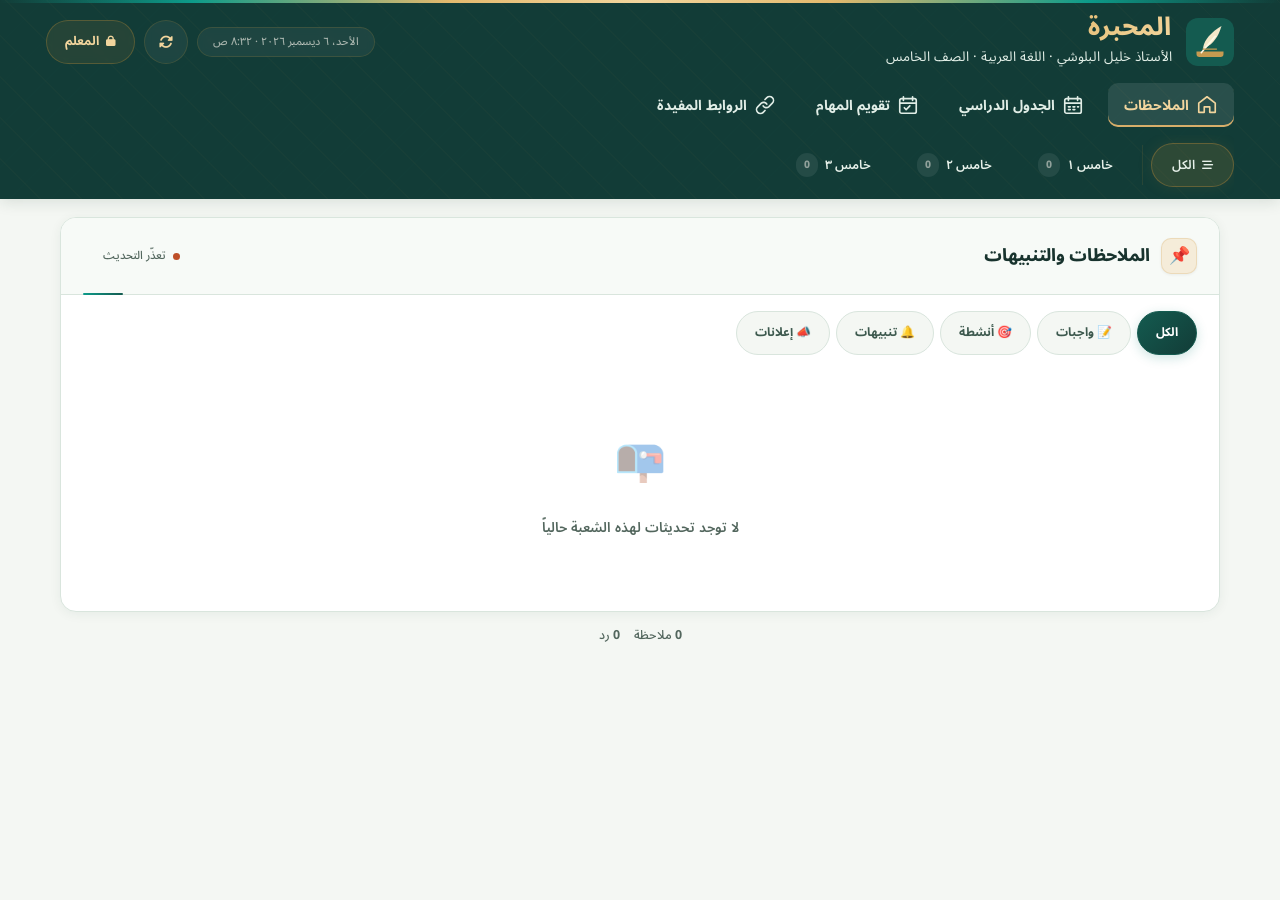
==== commit 7cdc823f: "Unify Arabic date and 12-hour Oman time formatting across the portal" ====
--- a/index.html
+++ b/index.html
@@ -932,9 +932,11 @@
 
 </style>
 
-<link rel="stylesheet" href="identity.css?v=20261127f">
+<link rel="stylesheet" href="identity.css?v=20261127g">
 <link rel="icon" href="brand.svg" type="image/svg+xml">
-<script src="notice-meta.js?v=1"></script>
+<script src="date-time.js?v=1"></script>
+<script src="notice-meta.js?v=2"></script>
+<script src="read-more.js?v=1"></script>
 </head>
 <body class="mh-public mh-home">
 
@@ -1044,21 +1046,14 @@
 function escapeHtml(s){return String(s??'').replace(/[&<>\"']/g,c=>({'&':'&amp;','<':'&lt;','>':'&gt;','\"':'&quot;',"'":'&#39;'}[c]));}
 function makeLinks(t){if(!t)return'';return escapeHtml(t).replace(/(https?:\/\/[^\s]+)|(www\.[^\s]+)/gi,u=>{const h=u.startsWith('http')?u:'https://'+u;return`<a href="${h}" class="ilink" target="_blank" rel="noopener noreferrer">${u}</a>`});}
 function hydrateNoticeComments(d){if(!d||!Array.isArray(d.queries))return d;for(const q of d.queries){if(q.noticeId!==undefined&&q.noticeId!==null)continue;const m=String(q.student||'').match(/^@post:(\d+)$/);if(m){q.noticeId=m[1];q.noticeTitle=(d.notices||[]).find(n=>String(n.id)===m[1])?.title||'';}}return d;}
-function formatCommentDate(value){
-  const raw=String(value??'').trim();
-  if(!raw)return'';
-  if(!/^\d{4}-\d{2}-\d{2}T\d{2}:\d{2}:\d{2}(?:\.\d+)?Z$/.test(raw))return raw;
-  const date=new Date(raw);
-  if(Number.isNaN(date.getTime()))return raw;
-  return new Intl.DateTimeFormat('ar-OM',{timeZone:'Asia/Muscat',day:'numeric',month:'short',year:'numeric',hour:'numeric',minute:'2-digit'}).format(date);
-}
+function formatCommentDate(value){return MihbaraDate.format(value);}
 function displayNoticeTitle(value){
   let title=String(value??'').replace(/^\u200B/,'');
   if(/^\d{4}-\d{2}-\d{2}T\d{2}:\d{2}:\d{2}(?:\.\d+)?Z$/.test(title)){
     const date=new Date(title);
-    if(!Number.isNaN(date.getTime())) title=new Intl.DateTimeFormat('en-GB',{timeZone:'Asia/Muscat',day:'2-digit',month:'2-digit',year:'numeric'}).format(date);
-  }
-  return title;
+    if(!Number.isNaN(date.getTime())) title=MihbaraDate.dateLabel(date);
+  }
+  return MihbaraDate.title(title);
 }
 function protectNoticeTitle(value){
   let title=String(value??'').trim();
@@ -1109,8 +1104,8 @@
   }
 }
 function showToast(msg,type=''){const el=document.getElementById('toast');el.textContent=msg;el.className='toast'+(type?' '+type:'')+' show';setTimeout(()=>el.classList.remove('show'),3200);}
-function updateClock(){const now=new Date();document.getElementById('hdate').innerHTML=now.toLocaleTimeString('ar-OM',{hour:'2-digit',minute:'2-digit'})+' · '+now.toLocaleDateString('ar-OM',{weekday:'short',month:'short',day:'numeric'});}
-function setStatus(state){['statusDot','statusDot2'].forEach(id=>{const dot=document.getElementById(id);if(!dot)return;dot.className=state==='loading'?'status-dot loading':state==='ok'?'status-dot':'status-dot error';});const now=new Date();const txt=state==='loading'?'جاري التحميل...':state==='ok'?'آخر تحديث: '+now.toLocaleTimeString('ar-OM',{hour:'2-digit',minute:'2-digit'}):'تعذّر التحديث';['lastUpdateText','lastUpdateText2'].forEach(id=>{const el=document.getElementById(id);if(el)el.textContent=txt;});}
+function updateClock(){document.getElementById('hdate').textContent=MihbaraDate.header(new Date());}
+function setStatus(state){['statusDot','statusDot2'].forEach(id=>{const dot=document.getElementById(id);if(!dot)return;dot.className=state==='loading'?'status-dot loading':state==='ok'?'status-dot':'status-dot error';});const now=new Date();const txt=state==='loading'?'جاري التحميل...':state==='ok'?'آخر تحديث: '+MihbaraDate.time(now):'تعذّر التحديث';['lastUpdateText','lastUpdateText2'].forEach(id=>{const el=document.getElementById(id);if(el)el.textContent=txt;});}
 
 async function manualRefresh(){const btn=document.getElementById('refreshBtn');btn.disabled=true;btn.classList.add('spinning');setStatus('loading');await render();btn.disabled=false;btn.classList.remove('spinning');showToast('✅ تم التحديث بنجاح','ok');}
 
@@ -1168,7 +1163,7 @@
   list.innerHTML=ads.map(n=>{
     const type=TN[n.type]||{label:'إعلان',icon:'📣'};
     const details=stripBannerMarker(n.det);
-    return '<article class="announcement-entry"><div class="announcement-entry-head"><span class="announcement-kind">'+type.icon+' '+escapeHtml(type.label)+' · '+escapeHtml(CN[n.cls]||n.cls||'عام')+'</span><time class="announcement-date">'+escapeHtml(formatCommentDate(n.date||''))+'</time></div><h3 class="announcement-title">'+escapeHtml(displayNoticeTitle(n.title)||'إعلان')+'</h3>'+(details?'<div class="announcement-details">'+makeLinks(details)+'</div>':'')+(n.img?'<img class="announcement-image" src="'+escapeHtml(n.img)+'" alt="مرفق الإعلان" loading="lazy">':'')+'</article>';
+    return '<article class="announcement-entry"><div class="announcement-entry-head"><span class="announcement-kind">'+type.icon+' '+escapeHtml(type.label)+' · '+escapeHtml(CN[n.cls]||n.cls||'عام')+'</span><time class="announcement-date">'+escapeHtml(formatCommentDate(n.date||''))+'</time></div><h3 class="announcement-title">'+escapeHtml(displayNoticeTitle(n.title)||'إعلان')+'</h3>'+MihbaraReadMore.render(details,'announcement-'+n.id,'announcement-details',makeLinks)+(n.img?'<img class="announcement-image" src="'+escapeHtml(n.img)+'" alt="مرفق الإعلان" loading="lazy">':'')+'</article>';
   }).join('');
   modal.hidden=false;document.body.classList.add('announcement-open');
   requestAnimationFrame(()=>modal.querySelector('.announcement-close')?.focus());
@@ -1198,7 +1193,7 @@
   requestAnimationFrame(()=>startTickerMotion(true));
 }
 
-function renderNotices(d){const list=MihbaraMeta.order((d.notices||[]).filter(n=>MihbaraMeta.isVisible(n)&&!hasTickerOnlyMarker(n)).filter(n=>(curClass==='all'||n.cls==='all'||n.cls===curClass)&&(nFlt==='all'||n.type===nFlt)));const commentsByNotice=new Map();(d.queries||[]).forEach(q=>{const key=String(q.noticeId??'');if(!key)return;if(!commentsByNotice.has(key))commentsByNotice.set(key,[]);commentsByNotice.get(key).push(q);});const el=document.getElementById('nList');if(!list.length){el.innerHTML=`<div class="empty-state"><span class="e-icon">📭</span><p>لا توجد تحديثات لهذه الشعبة حالياً</p></div>`;return;}el.innerHTML=list.map((n,i)=>{const storeId='n_'+(n.id||i), noticeId=String(n.id||i);noticeStore[storeId]={title:displayNoticeTitle(n.title)||'',det:stripBannerMarker(n.det),img:n.img||''};const t=TN[n.type]||{label:n.type||'تحديث',icon:'📌',cls:'hw'};const comments=commentsByNotice.get(noticeId)||[];return`<div class="notice-item type-${escapeHtml(n.type||'homework')}" style="animation-delay:${i*0.04}s" id="${storeId}" data-type-glyph="${t.icon}"><div class="notice-author"><div class="author-avatar ${t.cls}">${t.icon}</div><div class="author-meta"><div class="author-name">الأستاذ خليل البلوشي <span class="type-badge ${escapeHtml(n.type)}">${t.label}</span><span class="cls-badge">${escapeHtml(CN[n.cls]||n.cls||'')}</span></div><div class="author-date">${escapeHtml(MihbaraMeta.read(n).publish?MihbaraMeta.timeLabel(MihbaraMeta.read(n).publish):n.date||'')}</div></div></div>${MihbaraMeta.pinned(n)?'<span class="mh-pinned">📌 مثبّت</span>':''}<div class="notice-title">${escapeHtml(displayNoticeTitle(n.title)||'')}</div>${MihbaraMeta.read(n).due?'<div class="mh-due">📅 '+escapeHtml((MihbaraMeta.eventNames[MihbaraMeta.read(n).event]||'موعد')+' · '+MihbaraMeta.dateLabel(MihbaraMeta.read(n).due))+'</div>':''}<div class="notice-det">${makeLinks(stripBannerMarker(n.det))}</div>${n.img?`<img src="${n.img}" class="notice-img" alt="مرفق" loading="lazy" data-img-src="${n.img}">`:''}<div class="notice-actions"><button class="action-btn btn-copy" data-id="${storeId}"><i class="fa fa-copy"></i> نسخ</button><button class="action-btn btn-share" data-id="${storeId}"><i class="fa fa-share-nodes"></i> مشاركة</button></div>${renderReactionBar(n)}<section class="comment-area" aria-label="التعليقات على ${escapeHtml(displayNoticeTitle(n.title)||'الإعلان')}"><div class="comment-head"><span><i class="fa fa-comments"></i> مساحة الحوار حول الموضوع</span><span class="comment-count">${comments.length} تعليق</span></div><div class="comment-list">${comments.length?comments.map(q=>`<article class="comment-card"><div class="comment-meta"><strong>${escapeHtml(q.name||'ولي أمر')}</strong><span>· ${escapeHtml(CN[q.cls]||q.cls||'')}</span><span>· ${escapeHtml(formatCommentDate(q.date))}</span></div><div class="comment-text">${makeLinks(q.msg||'')}</div>${q.reply?`<div class="comment-reply"><span class="comment-reply-label">رد الأستاذ خليل</span><div class="comment-text">${makeLinks(q.reply)}</div></div>`:''}</article>`).join(''):`<div class="comment-empty">كن أول من يشارك برأيه أو استفساره حول هذا الموضوع.</div>`}</div><form class="comment-form" data-notice-id="${escapeHtml(noticeId)}"><input class="field-input" name="parentName" maxlength="60" placeholder="اسم ولي الأمر" aria-label="اسم ولي الأمر" required><select class="field-input" name="parentClass" aria-label="الشعبة" required><option value="">اختر الشعبة</option><option value="5A">الخامس ١</option><option value="5B">الخامس ٢</option><option value="5C">الخامس ٣</option></select><textarea class="field-input" name="parentMessage" maxlength="500" placeholder="اكتب تعليقك أو استفسارك حول الموضوع…" aria-label="التعليق" required></textarea><button class="comment-send" type="submit"><i class="fa fa-paper-plane"></i> إرسال التعليق</button><small class="comment-note">تعليقاتك يراها أولياء الأمور والمعلم. لا تكتب بيانات الطالب الشخصية.</small></form></section></div>`;}).join('');}
+function renderNotices(d){const list=MihbaraMeta.order((d.notices||[]).filter(n=>MihbaraMeta.isVisible(n)&&!hasTickerOnlyMarker(n)).filter(n=>(curClass==='all'||n.cls==='all'||n.cls===curClass)&&(nFlt==='all'||n.type===nFlt)));const commentsByNotice=new Map();(d.queries||[]).forEach(q=>{const key=String(q.noticeId??'');if(!key)return;if(!commentsByNotice.has(key))commentsByNotice.set(key,[]);commentsByNotice.get(key).push(q);});const el=document.getElementById('nList');if(!list.length){el.innerHTML=`<div class="empty-state"><span class="e-icon">📭</span><p>لا توجد تحديثات لهذه الشعبة حالياً</p></div>`;return;}el.innerHTML=list.map((n,i)=>{const storeId='n_'+(n.id||i), noticeId=String(n.id||i);noticeStore[storeId]={title:displayNoticeTitle(n.title)||'',det:stripBannerMarker(n.det),img:n.img||''};const t=TN[n.type]||{label:n.type||'تحديث',icon:'📌',cls:'hw'};const comments=commentsByNotice.get(noticeId)||[];return`<div class="notice-item type-${escapeHtml(n.type||'homework')}" style="animation-delay:${i*0.04}s" id="${storeId}" data-type-glyph="${t.icon}"><div class="notice-author"><div class="author-avatar ${t.cls}">${t.icon}</div><div class="author-meta"><div class="author-name">الأستاذ خليل البلوشي <span class="type-badge ${escapeHtml(n.type)}">${t.label}</span><span class="cls-badge">${escapeHtml(CN[n.cls]||n.cls||'')}</span></div><div class="author-date">${escapeHtml(MihbaraMeta.read(n).publish?MihbaraMeta.timeLabel(MihbaraMeta.read(n).publish):formatCommentDate(n.date))}</div></div></div>${MihbaraMeta.pinned(n)?'<span class="mh-pinned">📌 مثبّت</span>':''}<div class="notice-title">${escapeHtml(displayNoticeTitle(n.title)||'')}</div>${MihbaraMeta.read(n).due?'<div class="mh-due">📅 '+escapeHtml((MihbaraMeta.eventNames[MihbaraMeta.read(n).event]||'موعد')+' · '+MihbaraMeta.dateLabel(MihbaraMeta.read(n).due))+'</div>':''}${MihbaraReadMore.render(stripBannerMarker(n.det),'post-'+noticeId,'notice-det',makeLinks)}${n.img?`<img src="${n.img}" class="notice-img" alt="مرفق" loading="lazy" data-img-src="${n.img}">`:''}<div class="notice-actions"><button class="action-btn btn-copy" data-id="${storeId}"><i class="fa fa-copy"></i> نسخ</button><button class="action-btn btn-share" data-id="${storeId}"><i class="fa fa-share-nodes"></i> مشاركة</button></div>${renderReactionBar(n)}<section class="comment-area" aria-label="التعليقات على ${escapeHtml(displayNoticeTitle(n.title)||'الإعلان')}"><div class="comment-head"><span><i class="fa fa-comments"></i> مساحة الحوار حول الموضوع</span><span class="comment-count">${comments.length} تعليق</span></div><div class="comment-list">${comments.length?comments.map(q=>`<article class="comment-card"><div class="comment-meta"><strong>${escapeHtml(q.name||'ولي أمر')}</strong><span>· ${escapeHtml(CN[q.cls]||q.cls||'')}</span><span>· ${escapeHtml(formatCommentDate(q.date))}</span></div><div class="comment-text">${makeLinks(q.msg||'')}</div>${q.reply?`<div class="comment-reply"><span class="comment-reply-label">رد الأستاذ خليل</span><div class="comment-text">${makeLinks(q.reply)}</div></div>`:''}</article>`).join(''):`<div class="comment-empty">كن أول من يشارك برأيه أو استفساره حول هذا الموضوع.</div>`}</div><form class="comment-form" data-notice-id="${escapeHtml(noticeId)}"><input class="field-input" name="parentName" maxlength="60" placeholder="اسم ولي الأمر" aria-label="اسم ولي الأمر" required><select class="field-input" name="parentClass" aria-label="الشعبة" required><option value="">اختر الشعبة</option><option value="5A">الخامس ١</option><option value="5B">الخامس ٢</option><option value="5C">الخامس ٣</option></select><textarea class="field-input" name="parentMessage" maxlength="500" placeholder="اكتب تعليقك أو استفسارك حول الموضوع…" aria-label="التعليق" required></textarea><button class="comment-send" type="submit"><i class="fa fa-paper-plane"></i> إرسال التعليق</button><small class="comment-note">تعليقاتك يراها أولياء الأمور والمعلم. لا تكتب بيانات الطالب الشخصية.</small></form></section></div>`;}).join('');}
 
 async function submitNoticeComment(form){
   const data=new FormData(form),noticeId=form.dataset.noticeId;
--- a/identity.css
+++ b/identity.css
@@ -119,3 +119,7 @@
 #mhPrintSheet .mh-week .mh-subject{font-size:10pt}#mhPrintSheet .mh-week .mh-teacher-name{font-size:8.5pt}#mhPrintSheet .mh-week .mh-time{font-size:8pt}#mhPrintSheet .mh-current{outline:none}
 }
 @media(max-width:480px){.mh-nav-mobile a{font-size:clamp(.58rem,2.3vw,.75rem)}.mh-nav-mobile svg{width:19px;height:19px}.mh-cal-grid{gap:3px}.mh-meta-fields .m-row{grid-template-columns:1fr}}
+
+/* قراءة النص كاملًا — النص والصور والتعليقات تبقى مستقلة */
+.mh-readmore{min-width:0;overflow-wrap:anywhere}.mh-readmore [hidden]{display:none!important}.mh-readmore-btn{min-height:44px;padding:6px 12px;margin:8px 0 4px;border:1px solid var(--mh-border);border-radius:9px;color:var(--mh-green);background:#eef5ef;font:inherit;font-size:.84rem;font-weight:700;cursor:pointer;display:inline-flex;align-items:center;gap:5px}.mh-readmore-btn:hover{background:#dceee3}.mh-readmore-btn:focus-visible{outline:3px solid #b1853f;outline-offset:2px}.mh-readmore .notice-det,.mh-readmore .announcement-details{overflow-wrap:anywhere;white-space:pre-wrap}
+@media print{.mh-readmore .mh-text-preview,.mh-readmore .mh-readmore-btn{display:none!important}.mh-readmore .mh-text-full[hidden]{display:block!important}}
